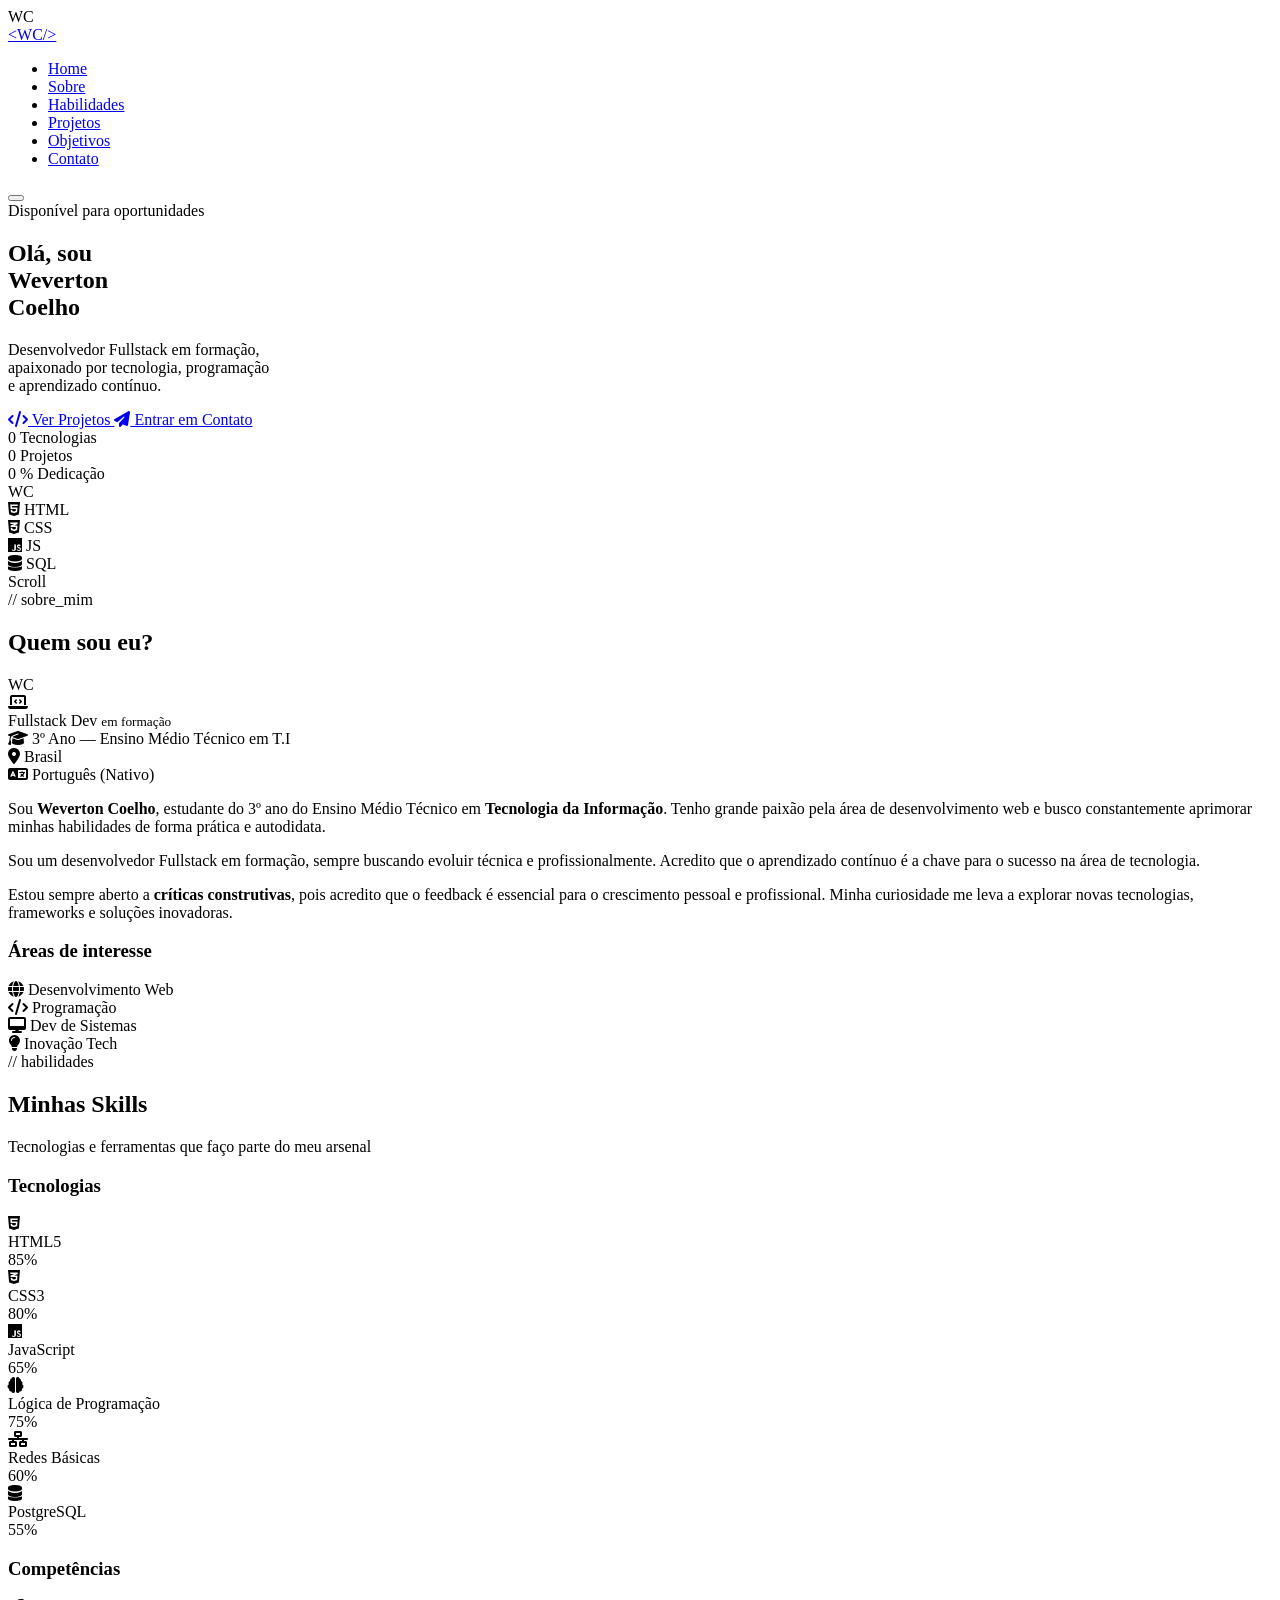
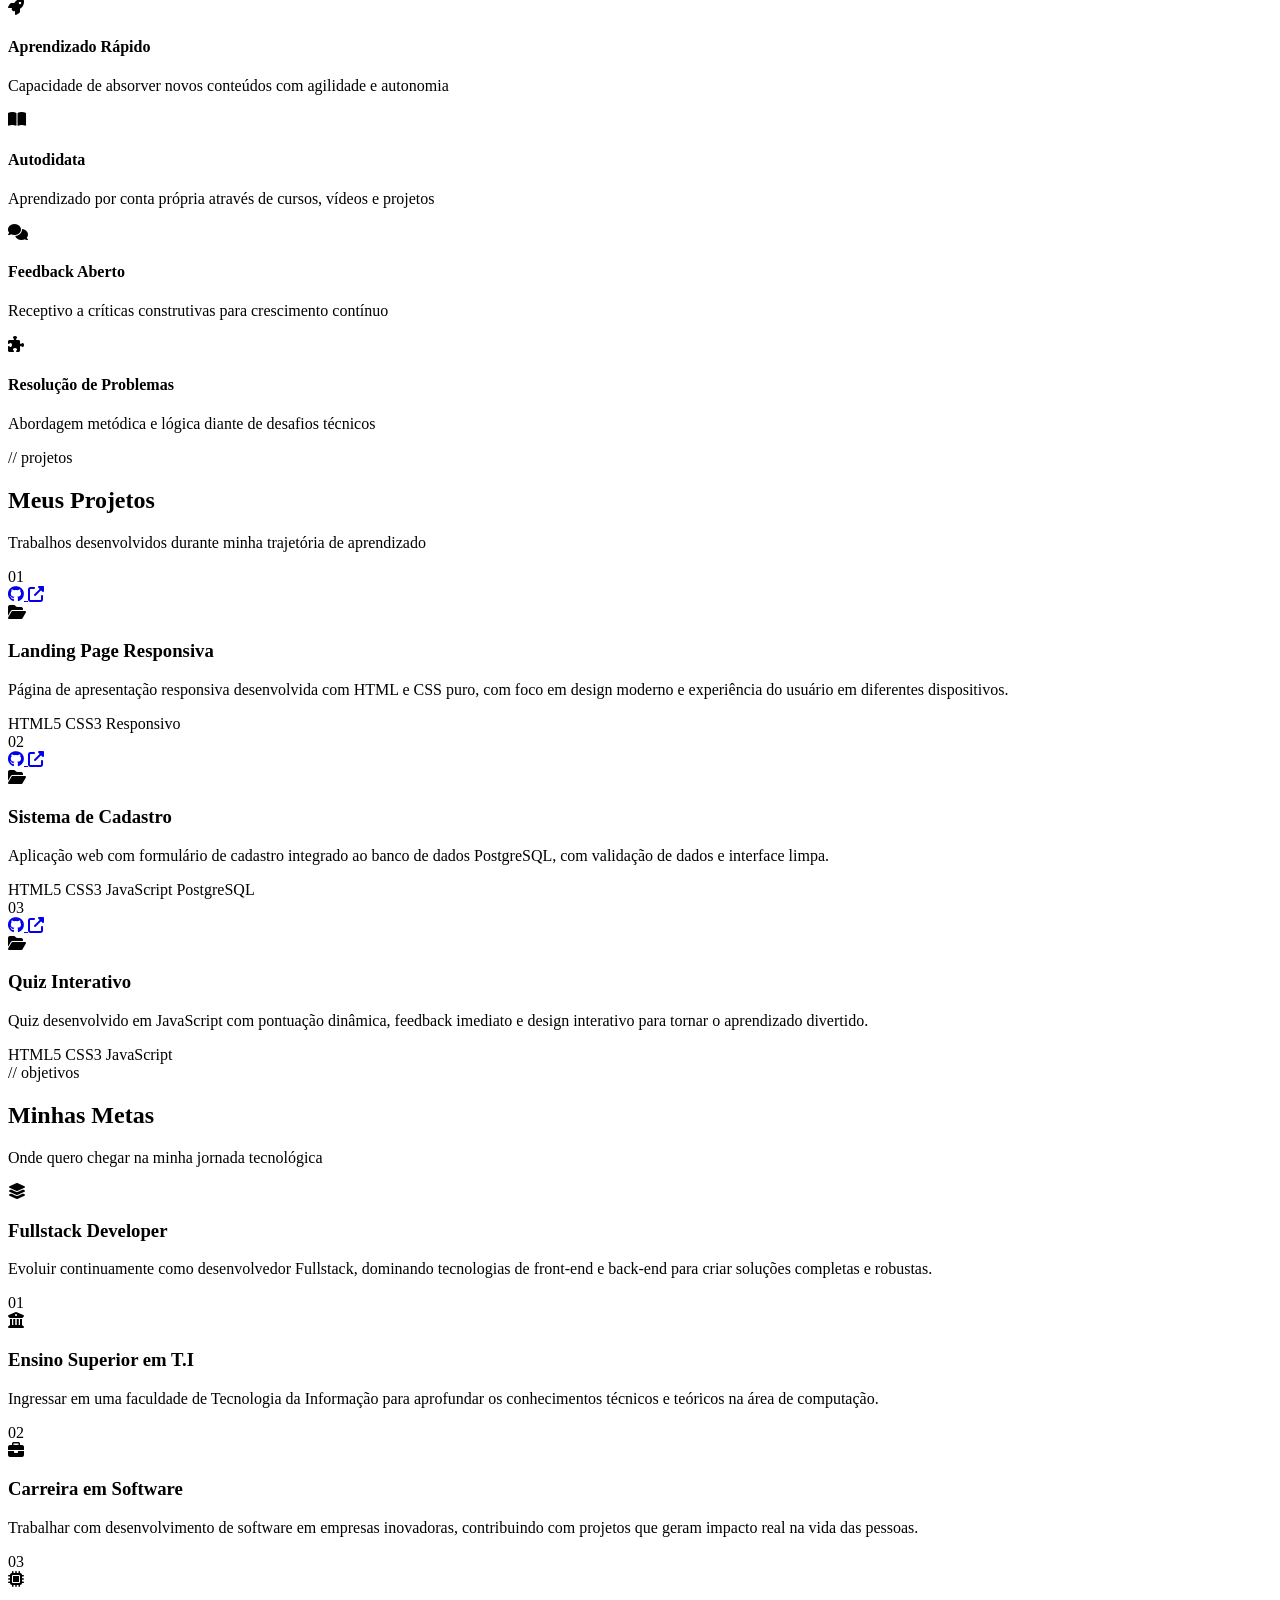
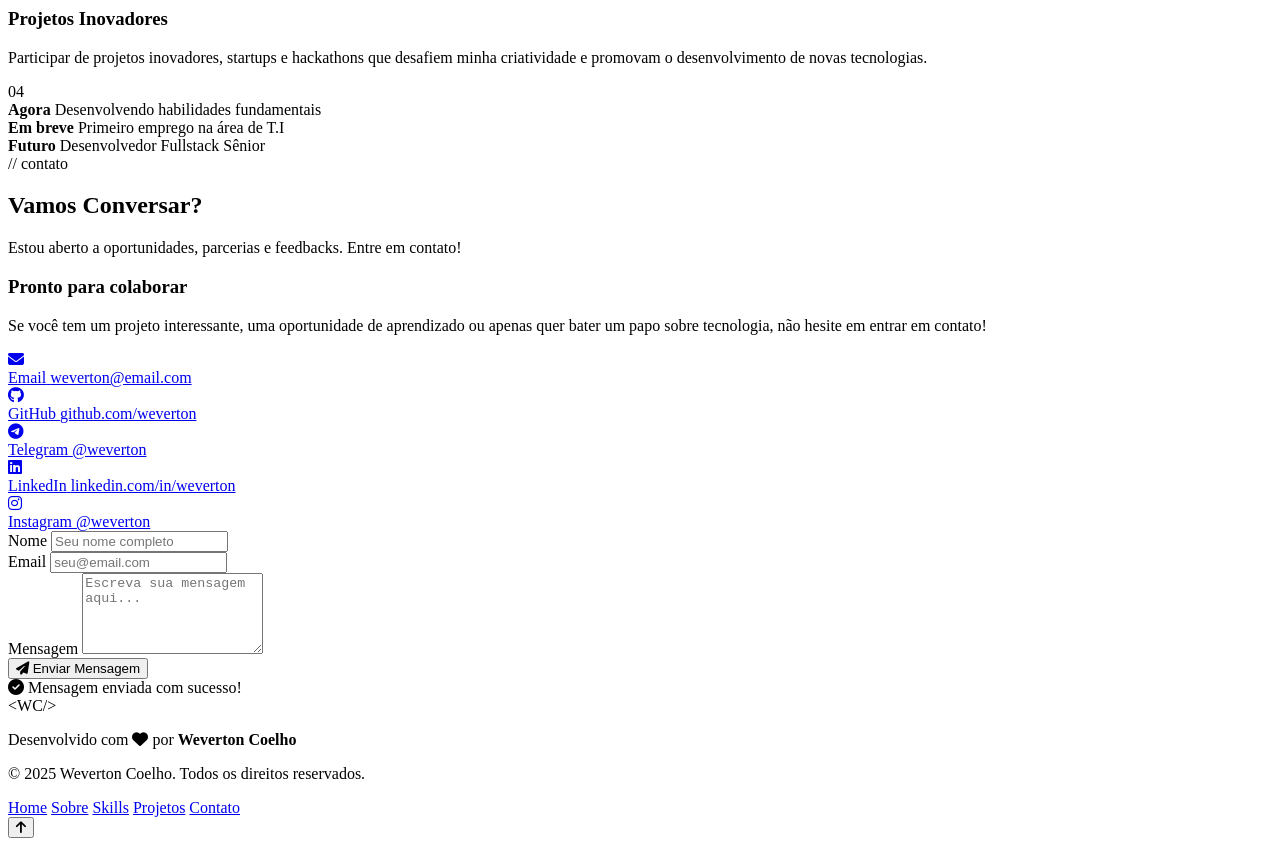
==== index.html @ 84c21b78 "Add files via upload" ====
<!DOCTYPE html>
<html lang="pt-BR">

<head>
    <meta charset="UTF-8" />
    <meta name="viewport" content="width=device-width, initial-scale=1.0" />
    <meta name="description"
        content="Portfólio de Weverton Coelho — Desenvolvedor Fullstack em formação, apaixonado por tecnologia e desenvolvimento web." />
    <meta name="keywords" content="Weverton Coelho, portfólio, desenvolvedor, fullstack, web, programação, TI" />
    <meta name="author" content="Weverton Coelho" />
    <title>Weverton Coelho | Desenvolvedor Fullstack</title>

    <!-- Google Fonts -->
    <link rel="preconnect" href="https://fonts.googleapis.com" />
    <link rel="preconnect" href="https://fonts.gstatic.com" crossorigin />
    <link
        href="https://fonts.googleapis.com/css2?family=Inter:wght@300;400;500;600;700;800;900&family=Space+Grotesk:wght@300;400;500;600;700&display=swap"
        rel="stylesheet" />

    <!-- Font Awesome -->
    <link rel="stylesheet" href="https://cdnjs.cloudflare.com/ajax/libs/font-awesome/6.5.0/css/all.min.css" />

    <!-- CSS -->
    <link rel="stylesheet" href="css/style.css" />
</head>

<body>

    <!-- ========== CURSOR PERSONALIZADO ========== -->
    <div class="cursor" id="cursor"></div>
    <div class="cursor-follower" id="cursor-follower"></div>

    <!-- ========== LOADER ========== -->
    <div class="loader" id="loader">
        <div class="loader-inner">
            <div class="loader-logo">WC</div>
            <div class="loader-bar">
                <div class="loader-fill"></div>
            </div>
        </div>
    </div>

    <!-- ========== NAVBAR ========== -->
    <nav class="navbar" id="navbar">
        <div class="nav-container">
            <a href="#home" class="nav-logo">
                <span class="logo-bracket">&lt;</span>WC<span class="logo-bracket">/&gt;</span>
            </a>
            <ul class="nav-links" id="nav-links">
                <li><a href="#home" class="nav-link active" id="nav-home">Home</a></li>
                <li><a href="#about" class="nav-link" id="nav-about">Sobre</a></li>
                <li><a href="#skills" class="nav-link" id="nav-skills">Habilidades</a></li>
                <li><a href="#projects" class="nav-link" id="nav-projects">Projetos</a></li>
                <li><a href="#goals" class="nav-link" id="nav-goals">Objetivos</a></li>
                <li><a href="#contact" class="nav-link" id="nav-contact">Contato</a></li>
            </ul>
            <button class="hamburger" id="hamburger" aria-label="Menu">
                <span></span><span></span><span></span>
            </button>
        </div>
    </nav>

    <!-- ========== HOME ========== -->
    <section class="section home-section" id="home">
        <div class="particles" id="particles"></div>
        <div class="home-container">
            <div class="home-text">
                <div class="home-badge reveal-up">
                    <span class="badge-dot"></span>
                    <span>Disponível para oportunidades</span>
                </div>
                <h1 class="home-title reveal-up">
                    Olá, sou<br />
                    <span class="gradient-text">Weverton</span><br />
                    <span class="gradient-text">Coelho</span>
                </h1>
                <p class="home-subtitle reveal-up">
                    Desenvolvedor <span class="highlight"><span id="typing-word">Fullstack</span></span> em
                    formação,<br />
                    apaixonado por tecnologia, programação<br />e aprendizado contínuo.
                </p>
                <div class="home-buttons reveal-up">
                    <a href="#projects" class="btn btn-primary" id="btn-projects">
                        <i class="fas fa-code"></i>
                        Ver Projetos
                    </a>
                    <a href="#contact" class="btn btn-outline" id="btn-contact">
                        <i class="fas fa-paper-plane"></i>
                        Entrar em Contato
                    </a>
                </div>
                <div class="home-stats reveal-up">
                    <div class="stat-item">
                        <span class="stat-number" data-target="6">0</span>
                        <span class="stat-label">Tecnologias</span>
                    </div>
                    <div class="stat-divider"></div>
                    <div class="stat-item">
                        <span class="stat-number" data-target="3">0</span>
                        <span class="stat-label">Projetos</span>
                    </div>
                    <div class="stat-divider"></div>
                    <div class="stat-item">
                        <span class="stat-number" data-target="100">0</span>
                        <span class="stat-label">% Dedicação</span>
                    </div>
                </div>
            </div>
            <div class="home-visual reveal-right">
                <div class="avatar-wrapper">
                    <div class="avatar-bg-ring ring-1"></div>
                    <div class="avatar-bg-ring ring-2"></div>
                    <div class="avatar-bg-ring ring-3"></div>
                    <div class="avatar-container">
                        <div class="avatar-inner">
                            <div class="avatar-initials">WC</div>
                        </div>
                    </div>
                    <div class="floating-badge badge-html">
                        <i class="fab fa-html5"></i> HTML
                    </div>
                    <div class="floating-badge badge-css">
                        <i class="fab fa-css3-alt"></i> CSS
                    </div>
                    <div class="floating-badge badge-js">
                        <i class="fab fa-js"></i> JS
                    </div>
                    <div class="floating-badge badge-db">
                        <i class="fas fa-database"></i> SQL
                    </div>
                </div>
            </div>
        </div>
        <div class="scroll-indicator">
            <span>Scroll</span>
            <div class="scroll-line"></div>
        </div>
    </section>

    <!-- ========== SOBRE MIM ========== -->
    <section class="section about-section" id="about">
        <div class="container">
            <div class="section-header">
                <span class="section-tag reveal-up">// sobre_mim</span>
                <h2 class="section-title reveal-up">Quem sou <span class="gradient-text">eu?</span></h2>
            </div>
            <div class="about-grid">
                <div class="about-card-visual reveal-left">
                    <div class="about-image-wrap">
                        <div class="about-avatar">
                            <div class="about-initials">WC</div>
                        </div>
                        <div class="about-badge-card">
                            <i class="fas fa-laptop-code"></i>
                            <div>
                                <span>Fullstack Dev</span>
                                <small>em formação</small>
                            </div>
                        </div>
                    </div>
                    <div class="about-info-box">
                        <div class="info-item">
                            <i class="fas fa-graduation-cap"></i>
                            <span>3º Ano — Ensino Médio Técnico em T.I</span>
                        </div>
                        <div class="info-item">
                            <i class="fas fa-map-marker-alt"></i>
                            <span>Brasil</span>
                        </div>
                        <div class="info-item">
                            <i class="fas fa-language"></i>
                            <span>Português (Nativo)</span>
                        </div>
                    </div>
                </div>
                <div class="about-text-wrap reveal-right">
                    <div class="about-text-content">
                        <p class="about-paragraph">
                            Sou <strong>Weverton Coelho</strong>, estudante do 3º ano do Ensino Médio Técnico em
                            <strong>Tecnologia da Informação</strong>. Tenho grande paixão pela área de
                            <span class="highlight">desenvolvimento web</span> e busco constantemente aprimorar minhas
                            habilidades de forma prática e autodidata.
                        </p>
                        <p class="about-paragraph">
                            Sou um desenvolvedor <span class="highlight">Fullstack em formação</span>, sempre buscando
                            evoluir técnica
                            e profissionalmente. Acredito que o aprendizado contínuo é a chave para o sucesso na área de
                            tecnologia.
                        </p>
                        <p class="about-paragraph">
                            Estou sempre aberto a <strong>críticas construtivas</strong>, pois acredito que o feedback
                            é essencial para o crescimento pessoal e profissional. Minha curiosidade me leva a explorar
                            novas tecnologias, frameworks e soluções inovadoras.
                        </p>
                        <div class="about-interests">
                            <h3>Áreas de interesse</h3>
                            <div class="interests-grid">
                                <div class="interest-item">
                                    <i class="fas fa-globe"></i>
                                    <span>Desenvolvimento Web</span>
                                </div>
                                <div class="interest-item">
                                    <i class="fas fa-code"></i>
                                    <span>Programação</span>
                                </div>
                                <div class="interest-item">
                                    <i class="fas fa-desktop"></i>
                                    <span>Dev de Sistemas</span>
                                </div>
                                <div class="interest-item">
                                    <i class="fas fa-lightbulb"></i>
                                    <span>Inovação Tech</span>
                                </div>
                            </div>
                        </div>
                    </div>
                </div>
            </div>
        </div>
    </section>

    <!-- ========== HABILIDADES ========== -->
    <section class="section skills-section" id="skills">
        <div class="container">
            <div class="section-header">
                <span class="section-tag reveal-up">// habilidades</span>
                <h2 class="section-title reveal-up">Minhas <span class="gradient-text">Skills</span></h2>
                <p class="section-subtitle reveal-up">Tecnologias e ferramentas que faço parte do meu arsenal</p>
            </div>
            <div class="skills-layout">
                <div class="skills-bars reveal-left">
                    <h3 class="skills-group-title">Tecnologias</h3>
                    <div class="skill-item" id="skill-html">
                        <div class="skill-header">
                            <div class="skill-icon-name">
                                <div class="skill-icon" style="--color: #E34F26;"><i class="fab fa-html5"></i></div>
                                <span>HTML5</span>
                            </div>
                            <span class="skill-percent">85%</span>
                        </div>
                        <div class="skill-bar">
                            <div class="skill-fill" data-width="85" style="--color: #E34F26;"></div>
                        </div>
                    </div>
                    <div class="skill-item" id="skill-css">
                        <div class="skill-header">
                            <div class="skill-icon-name">
                                <div class="skill-icon" style="--color: #1572B6;"><i class="fab fa-css3-alt"></i></div>
                                <span>CSS3</span>
                            </div>
                            <span class="skill-percent">80%</span>
                        </div>
                        <div class="skill-bar">
                            <div class="skill-fill" data-width="80" style="--color: #1572B6;"></div>
                        </div>
                    </div>
                    <div class="skill-item" id="skill-js">
                        <div class="skill-header">
                            <div class="skill-icon-name">
                                <div class="skill-icon" style="--color: #F7DF1E;"><i class="fab fa-js"></i></div>
                                <span>JavaScript</span>
                            </div>
                            <span class="skill-percent">65%</span>
                        </div>
                        <div class="skill-bar">
                            <div class="skill-fill" data-width="65" style="--color: #F0DB4F;"></div>
                        </div>
                    </div>
                    <div class="skill-item" id="skill-logic">
                        <div class="skill-header">
                            <div class="skill-icon-name">
                                <div class="skill-icon" style="--color: #a855f7;"><i class="fas fa-brain"></i></div>
                                <span>Lógica de Programação</span>
                            </div>
                            <span class="skill-percent">75%</span>
                        </div>
                        <div class="skill-bar">
                            <div class="skill-fill" data-width="75" style="--color: #a855f7;"></div>
                        </div>
                    </div>
                    <div class="skill-item" id="skill-network">
                        <div class="skill-header">
                            <div class="skill-icon-name">
                                <div class="skill-icon" style="--color: #22d3ee;"><i class="fas fa-network-wired"></i>
                                </div>
                                <span>Redes Básicas</span>
                            </div>
                            <span class="skill-percent">60%</span>
                        </div>
                        <div class="skill-bar">
                            <div class="skill-fill" data-width="60" style="--color: #22d3ee;"></div>
                        </div>
                    </div>
                    <div class="skill-item" id="skill-sql">
                        <div class="skill-header">
                            <div class="skill-icon-name">
                                <div class="skill-icon" style="--color: #336791;"><i class="fas fa-database"></i></div>
                                <span>PostgreSQL</span>
                            </div>
                            <span class="skill-percent">55%</span>
                        </div>
                        <div class="skill-bar">
                            <div class="skill-fill" data-width="55" style="--color: #336791;"></div>
                        </div>
                    </div>
                </div>
                <div class="skills-cards reveal-right">
                    <h3 class="skills-group-title">Competências</h3>
                    <div class="competence-grid">
                        <div class="competence-card">
                            <div class="competence-icon"><i class="fas fa-rocket"></i></div>
                            <h4>Aprendizado Rápido</h4>
                            <p>Capacidade de absorver novos conteúdos com agilidade e autonomia</p>
                        </div>
                        <div class="competence-card">
                            <div class="competence-icon"><i class="fas fa-book-open"></i></div>
                            <h4>Autodidata</h4>
                            <p>Aprendizado por conta própria através de cursos, vídeos e projetos</p>
                        </div>
                        <div class="competence-card">
                            <div class="competence-icon"><i class="fas fa-comments"></i></div>
                            <h4>Feedback Aberto</h4>
                            <p>Receptivo a críticas construtivas para crescimento contínuo</p>
                        </div>
                        <div class="competence-card">
                            <div class="competence-icon"><i class="fas fa-puzzle-piece"></i></div>
                            <h4>Resolução de Problemas</h4>
                            <p>Abordagem metódica e lógica diante de desafios técnicos</p>
                        </div>
                    </div>
                </div>
            </div>
        </div>
    </section>

    <!-- ========== PROJETOS ========== -->
    <section class="section projects-section" id="projects">
        <div class="container">
            <div class="section-header">
                <span class="section-tag reveal-up">// projetos</span>
                <h2 class="section-title reveal-up">Meus <span class="gradient-text">Projetos</span></h2>
                <p class="section-subtitle reveal-up">Trabalhos desenvolvidos durante minha trajetória de aprendizado
                </p>
            </div>
            <div class="projects-grid">

                <div class="project-card reveal-up" id="project-1">
                    <div class="project-card-top">
                        <div class="project-number">01</div>
                        <div class="project-links">
                            <a href="#" class="project-link-icon" title="Ver Repositório"
                                aria-label="Repositório GitHub">
                                <i class="fab fa-github"></i>
                            </a>
                            <a href="#" class="project-link-icon" title="Ver Demo" aria-label="Demo ao vivo">
                                <i class="fas fa-external-link-alt"></i>
                            </a>
                        </div>
                    </div>
                    <div class="project-folder"><i class="fas fa-folder-open"></i></div>
                    <h3 class="project-title">Landing Page Responsiva</h3>
                    <p class="project-desc">
                        Página de apresentação responsiva desenvolvida com HTML e CSS puro,
                        com foco em design moderno e experiência do usuário em diferentes dispositivos.
                    </p>
                    <div class="project-tags">
                        <span class="tag">HTML5</span>
                        <span class="tag">CSS3</span>
                        <span class="tag">Responsivo</span>
                    </div>
                </div>

                <div class="project-card reveal-up" id="project-2" style="animation-delay: .1s;">
                    <div class="project-card-top">
                        <div class="project-number">02</div>
                        <div class="project-links">
                            <a href="#" class="project-link-icon" title="Ver Repositório"
                                aria-label="Repositório GitHub">
                                <i class="fab fa-github"></i>
                            </a>
                            <a href="#" class="project-link-icon" title="Ver Demo" aria-label="Demo ao vivo">
                                <i class="fas fa-external-link-alt"></i>
                            </a>
                        </div>
                    </div>
                    <div class="project-folder"><i class="fas fa-folder-open"></i></div>
                    <h3 class="project-title">Sistema de Cadastro</h3>
                    <p class="project-desc">
                        Aplicação web com formulário de cadastro integrado ao banco de dados PostgreSQL,
                        com validação de dados e interface limpa.
                    </p>
                    <div class="project-tags">
                        <span class="tag">HTML5</span>
                        <span class="tag">CSS3</span>
                        <span class="tag">JavaScript</span>
                        <span class="tag">PostgreSQL</span>
                    </div>
                </div>

                <div class="project-card reveal-up" id="project-3" style="animation-delay: .2s;">
                    <div class="project-card-top">
                        <div class="project-number">03</div>
                        <div class="project-links">
                            <a href="#" class="project-link-icon" title="Ver Repositório"
                                aria-label="Repositório GitHub">
                                <i class="fab fa-github"></i>
                            </a>
                            <a href="#" class="project-link-icon" title="Ver Demo" aria-label="Demo ao vivo">
                                <i class="fas fa-external-link-alt"></i>
                            </a>
                        </div>
                    </div>
                    <div class="project-folder"><i class="fas fa-folder-open"></i></div>
                    <h3 class="project-title">Quiz Interativo</h3>
                    <p class="project-desc">
                        Quiz desenvolvido em JavaScript com pontuação dinâmica,
                        feedback imediato e design interativo para tornar o aprendizado divertido.
                    </p>
                    <div class="project-tags">
                        <span class="tag">HTML5</span>
                        <span class="tag">CSS3</span>
                        <span class="tag">JavaScript</span>
                    </div>
                </div>

            </div>
        </div>
    </section>

    <!-- ========== OBJETIVOS ========== -->
    <section class="section goals-section" id="goals">
        <div class="container">
            <div class="section-header">
                <span class="section-tag reveal-up">// objetivos</span>
                <h2 class="section-title reveal-up">Minhas <span class="gradient-text">Metas</span></h2>
                <p class="section-subtitle reveal-up">Onde quero chegar na minha jornada tecnológica</p>
            </div>
            <div class="goals-grid">
                <div class="goal-card reveal-up" id="goal-1">
                    <div class="goal-icon">
                        <i class="fas fa-layer-group"></i>
                    </div>
                    <div class="goal-content">
                        <h3>Fullstack Developer</h3>
                        <p>Evoluir continuamente como desenvolvedor Fullstack, dominando tecnologias de front-end e
                            back-end para criar soluções completas e robustas.</p>
                    </div>
                    <div class="goal-number">01</div>
                </div>
                <div class="goal-card reveal-up" id="goal-2" style="animation-delay:.1s;">
                    <div class="goal-icon">
                        <i class="fas fa-university"></i>
                    </div>
                    <div class="goal-content">
                        <h3>Ensino Superior em T.I</h3>
                        <p>Ingressar em uma faculdade de Tecnologia da Informação para aprofundar os conhecimentos
                            técnicos e teóricos na área de computação.</p>
                    </div>
                    <div class="goal-number">02</div>
                </div>
                <div class="goal-card reveal-up" id="goal-3" style="animation-delay:.2s;">
                    <div class="goal-icon">
                        <i class="fas fa-briefcase"></i>
                    </div>
                    <div class="goal-content">
                        <h3>Carreira em Software</h3>
                        <p>Trabalhar com desenvolvimento de software em empresas inovadoras, contribuindo com projetos
                            que geram impacto real na vida das pessoas.</p>
                    </div>
                    <div class="goal-number">03</div>
                </div>
                <div class="goal-card reveal-up" id="goal-4" style="animation-delay:.3s;">
                    <div class="goal-icon">
                        <i class="fas fa-microchip"></i>
                    </div>
                    <div class="goal-content">
                        <h3>Projetos Inovadores</h3>
                        <p>Participar de projetos inovadores, startups e hackathons que desafiem minha criatividade e
                            promovam o desenvolvimento de novas tecnologias.</p>
                    </div>
                    <div class="goal-number">04</div>
                </div>
            </div>
            <div class="goals-timeline reveal-up">
                <div class="timeline-item">
                    <div class="timeline-dot"></div>
                    <div class="timeline-text">
                        <strong>Agora</strong>
                        <span>Desenvolvendo habilidades fundamentais</span>
                    </div>
                </div>
                <div class="timeline-line"></div>
                <div class="timeline-item">
                    <div class="timeline-dot"></div>
                    <div class="timeline-text">
                        <strong>Em breve</strong>
                        <span>Primeiro emprego na área de T.I</span>
                    </div>
                </div>
                <div class="timeline-line"></div>
                <div class="timeline-item">
                    <div class="timeline-dot"></div>
                    <div class="timeline-text">
                        <strong>Futuro</strong>
                        <span>Desenvolvedor Fullstack Sênior</span>
                    </div>
                </div>
            </div>
        </div>
    </section>

    <!-- ========== CONTATO ========== -->
    <section class="section contact-section" id="contact">
        <div class="container">
            <div class="section-header">
                <span class="section-tag reveal-up">// contato</span>
                <h2 class="section-title reveal-up">Vamos <span class="gradient-text">Conversar?</span></h2>
                <p class="section-subtitle reveal-up">Estou aberto a oportunidades, parcerias e feedbacks. Entre em
                    contato!</p>
            </div>
            <div class="contact-layout">
                <div class="contact-info reveal-left">
                    <div class="contact-text">
                        <h3>Pronto para colaborar</h3>
                        <p>Se você tem um projeto interessante, uma oportunidade de aprendizado ou apenas quer bater um
                            papo sobre tecnologia, não hesite em entrar em contato!</p>
                    </div>
                    <div class="contact-socials">
                        <a href="mailto:weverton@email.com" class="social-pill" id="social-email" title="Email">
                            <div class="social-icon-wrap">
                                <i class="fas fa-envelope"></i>
                            </div>
                            <div class="social-info">
                                <span class="social-name">Email</span>
                                <span class="social-handle">weverton@email.com</span>
                            </div>
                        </a>
                        <a href="https://github.com/" target="_blank" rel="noopener" class="social-pill"
                            id="social-github" title="GitHub">
                            <div class="social-icon-wrap">
                                <i class="fab fa-github"></i>
                            </div>
                            <div class="social-info">
                                <span class="social-name">GitHub</span>
                                <span class="social-handle">github.com/weverton</span>
                            </div>
                        </a>
                        <a href="https://t.me/" target="_blank" rel="noopener" class="social-pill" id="social-telegram"
                            title="Telegram">
                            <div class="social-icon-wrap">
                                <i class="fab fa-telegram"></i>
                            </div>
                            <div class="social-info">
                                <span class="social-name">Telegram</span>
                                <span class="social-handle">@weverton</span>
                            </div>
                        </a>
                        <a href="https://linkedin.com/" target="_blank" rel="noopener" class="social-pill"
                            id="social-linkedin" title="LinkedIn">
                            <div class="social-icon-wrap">
                                <i class="fab fa-linkedin"></i>
                            </div>
                            <div class="social-info">
                                <span class="social-name">LinkedIn</span>
                                <span class="social-handle">linkedin.com/in/weverton</span>
                            </div>
                        </a>
                        <a href="https://instagram.com/" target="_blank" rel="noopener" class="social-pill"
                            id="social-instagram" title="Instagram">
                            <div class="social-icon-wrap">
                                <i class="fab fa-instagram"></i>
                            </div>
                            <div class="social-info">
                                <span class="social-name">Instagram</span>
                                <span class="social-handle">@weverton</span>
                            </div>
                        </a>
                    </div>
                </div>
                <div class="contact-form-wrap reveal-right">
                    <form class="contact-form" id="contact-form" novalidate>
                        <div class="form-group">
                            <label for="contact-name">Nome</label>
                            <input type="text" id="contact-name" name="name" placeholder="Seu nome completo" required />
                        </div>
                        <div class="form-group">
                            <label for="contact-email-input">Email</label>
                            <input type="email" id="contact-email-input" name="email" placeholder="seu@email.com"
                                required />
                        </div>
                        <div class="form-group">
                            <label for="contact-message">Mensagem</label>
                            <textarea id="contact-message" name="message" rows="5"
                                placeholder="Escreva sua mensagem aqui..." required></textarea>
                        </div>
                        <button type="submit" class="btn btn-primary btn-full" id="btn-send">
                            <i class="fas fa-paper-plane"></i>
                            Enviar Mensagem
                        </button>
                        <div class="form-success" id="form-success">
                            <i class="fas fa-check-circle"></i>
                            Mensagem enviada com sucesso!
                        </div>
                    </form>
                </div>
            </div>
        </div>
    </section>

    <!-- ========== FOOTER ========== -->
    <footer class="footer" id="footer">
        <div class="footer-container">
            <div class="footer-logo">
                <span class="logo-bracket">&lt;</span>WC<span class="logo-bracket">/&gt;</span>
            </div>
            <p class="footer-text">
                Desenvolvido com <i class="fas fa-heart footer-heart"></i> por <strong>Weverton Coelho</strong>
            </p>
            <p class="footer-copy">© 2025 Weverton Coelho. Todos os direitos reservados.</p>
            <div class="footer-nav">
                <a href="#home">Home</a>
                <a href="#about">Sobre</a>
                <a href="#skills">Skills</a>
                <a href="#projects">Projetos</a>
                <a href="#contact">Contato</a>
            </div>
        </div>
    </footer>

    <!-- ========== BACK TO TOP ========== -->
    <button class="back-to-top" id="back-to-top" aria-label="Voltar ao topo">
        <i class="fas fa-arrow-up"></i>
    </button>

    <!-- JS -->
    <script src="js/main.js"></script>
</body>

</html>
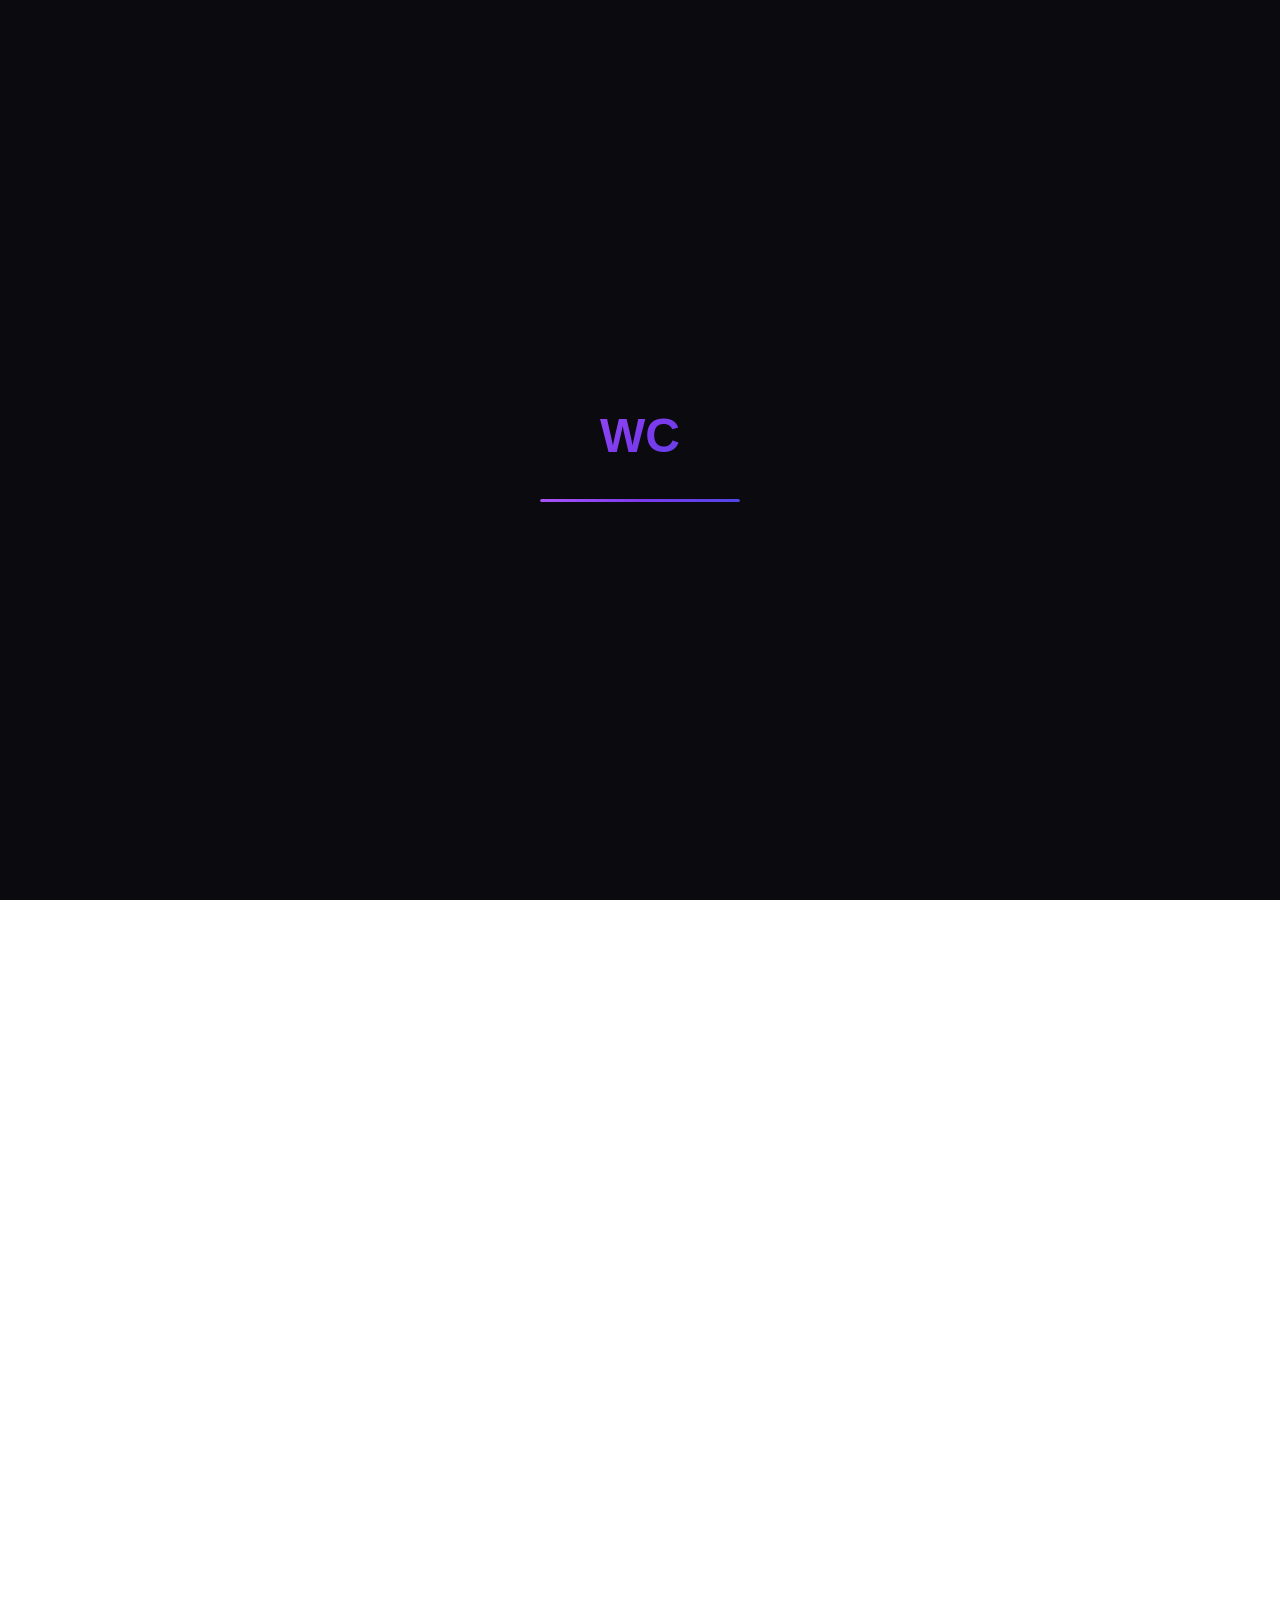
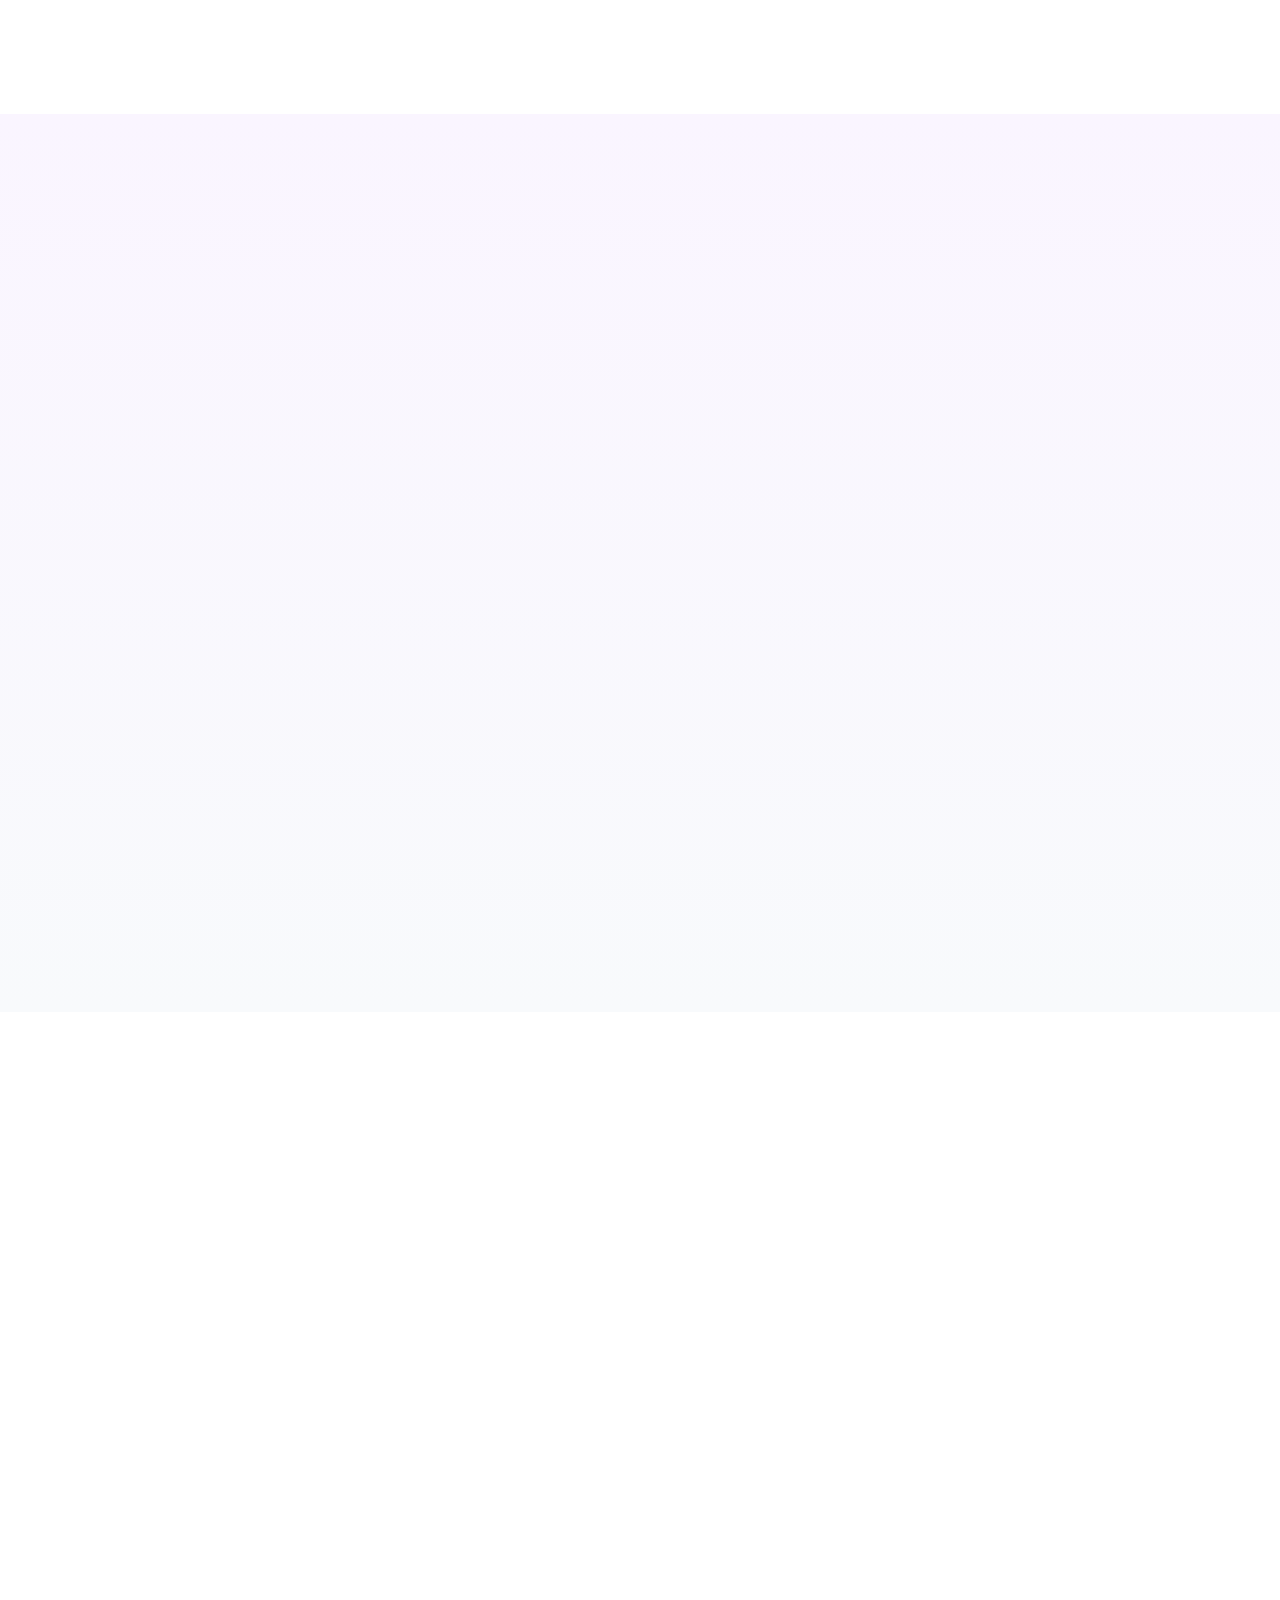
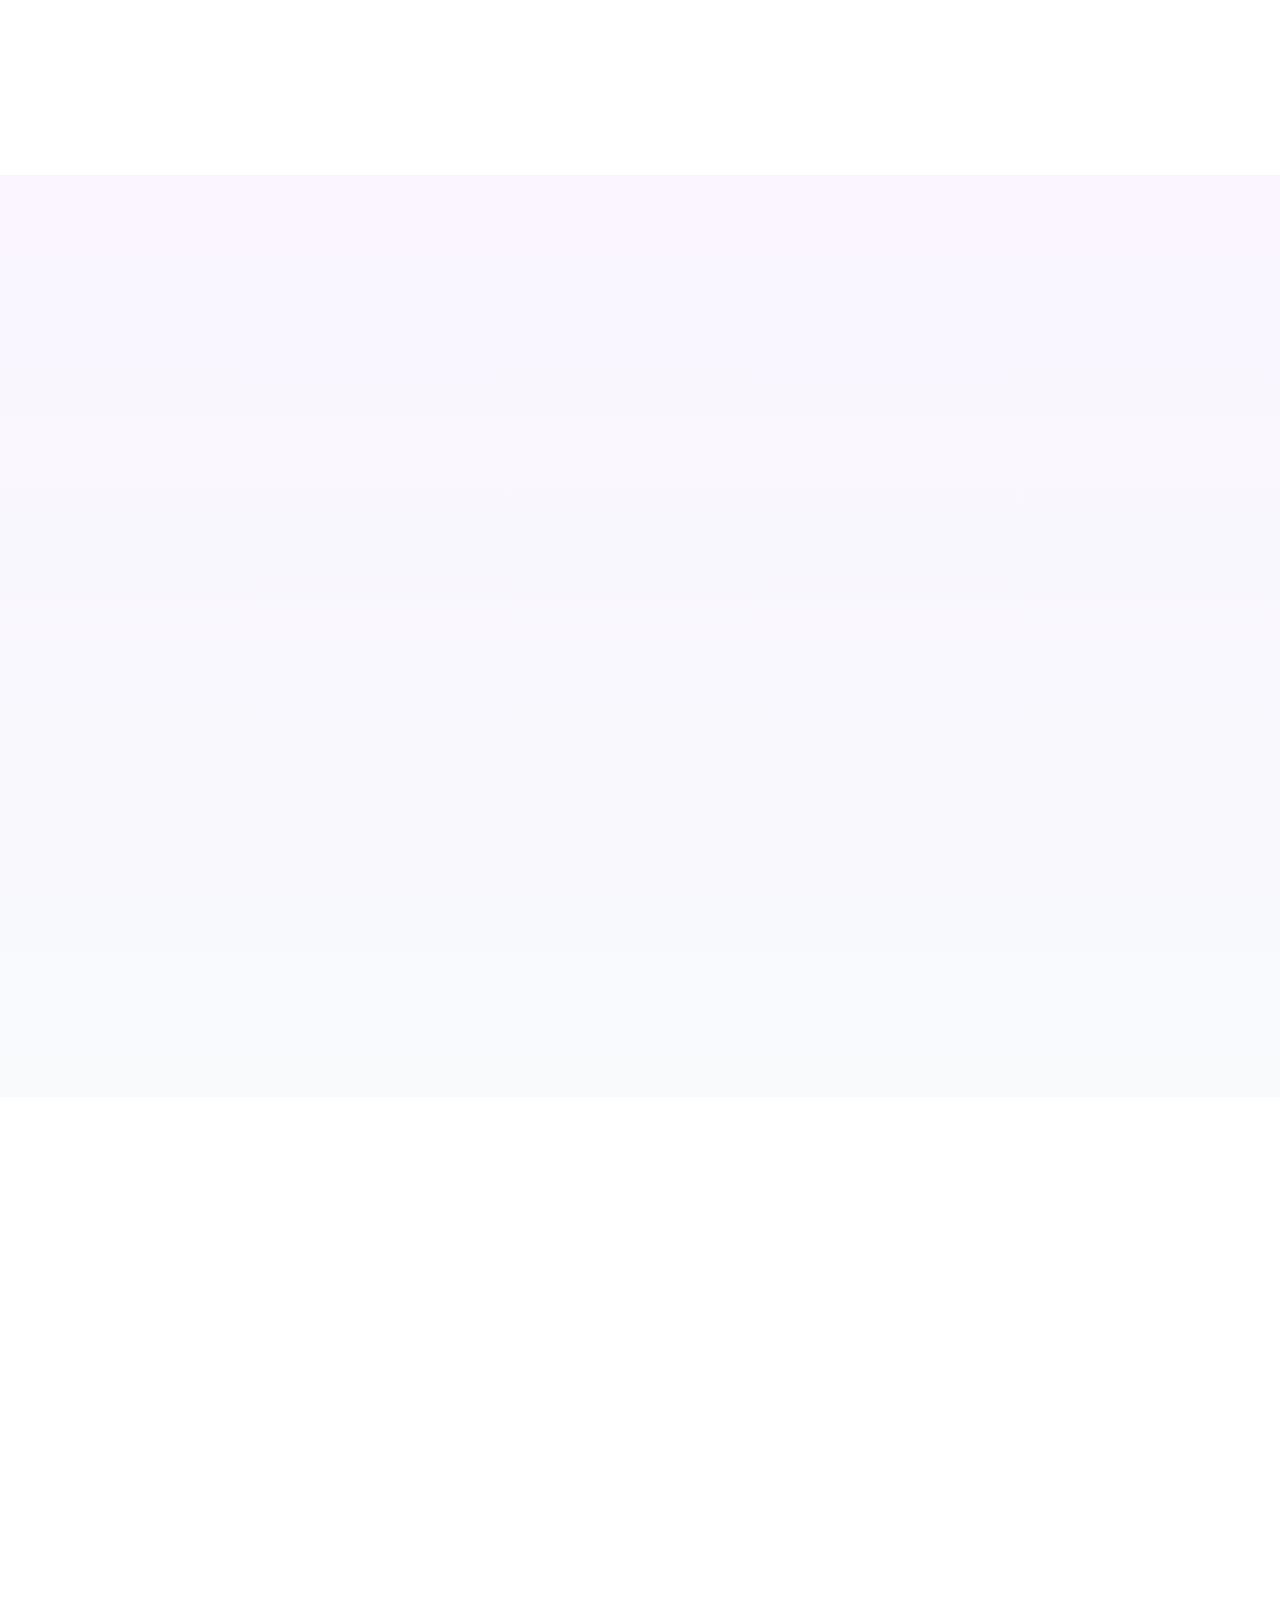
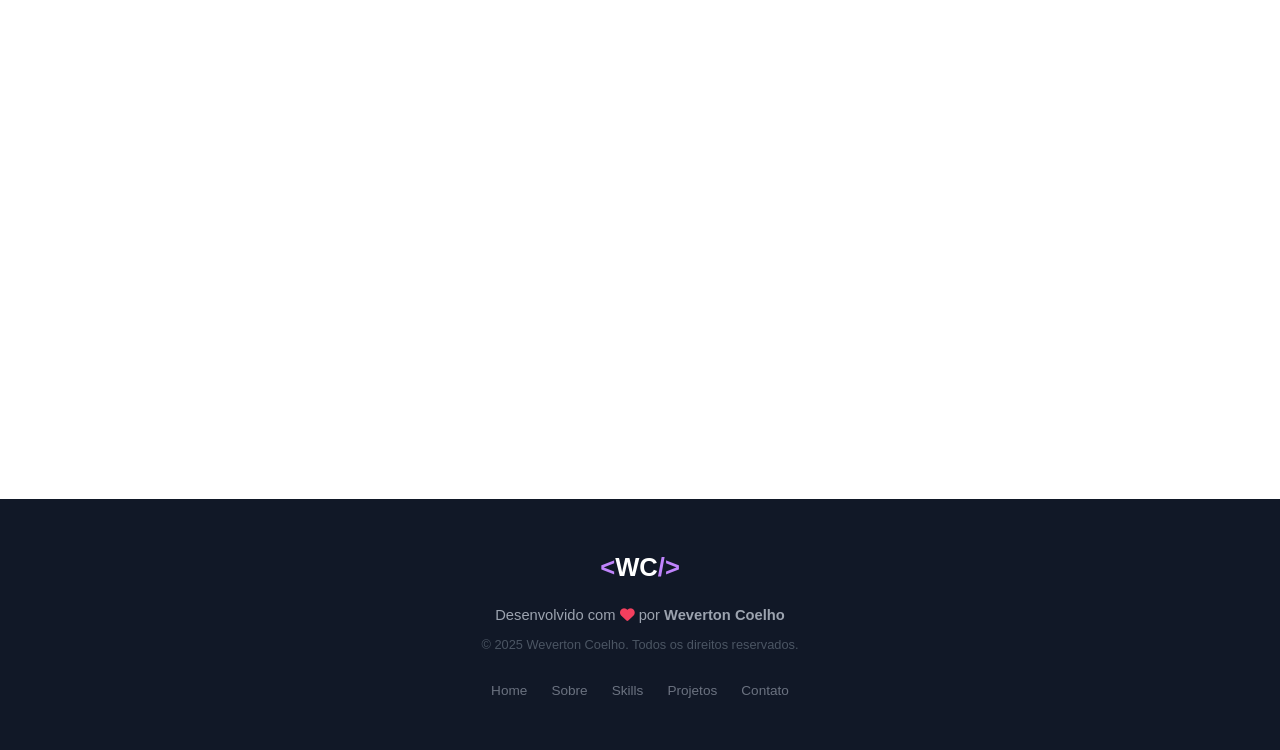
==== commit 3501452d: "Atualizando tag style linkar com css" ====
--- a/index.html
+++ b/index.html
@@ -21,7 +21,7 @@
     <link rel="stylesheet" href="https://cdnjs.cloudflare.com/ajax/libs/font-awesome/6.5.0/css/all.min.css" />
 
     <!-- CSS -->
-    <link rel="stylesheet" href="css/style.css" />
+    <link rel="stylesheet" href="style.css" />
 </head>
 
 <body>
@@ -636,4 +636,5 @@
     <script src="js/main.js"></script>
 </body>
 
-</html>+
+</html>
--- a/style.css
+++ b/style.css
@@ -0,0 +1,903 @@
+/* ================================================
+   WEVERTON COELHO — PORTFOLIO
+   CSS Principal — Design Moderno & Profissional
+   ================================================ */
+
+/* ---- VARIAVEIS ---- */
+:root {
+  --purple-50: #faf5ff;
+  --purple-100: #f3e8ff;
+  --purple-200: #e9d5ff;
+  --purple-300: #d8b4fe;
+  --purple-400: #c084fc;
+  --purple-500: #a855f7;
+  --purple-600: #9333ea;
+  --purple-700: #7e22ce;
+  --purple-800: #6b21a8;
+  --purple-900: #581c87;
+
+  --white: #ffffff;
+  --gray-50:  #f9fafb;
+  --gray-100: #f3f4f6;
+  --gray-200: #e5e7eb;
+  --gray-300: #d1d5db;
+  --gray-400: #9ca3af;
+  --gray-500: #6b7280;
+  --gray-600: #4b5563;
+  --gray-700: #374151;
+  --gray-800: #1f2937;
+  --gray-900: #111827;
+  --black: #0a0a0f;
+
+  --gradient-main: linear-gradient(135deg, #a855f7 0%, #7c3aed 50%, #4f46e5 100%);
+  --gradient-soft: linear-gradient(135deg, #f3e8ff 0%, #ede9fe 100%);
+  --gradient-dark: linear-gradient(135deg, #1e1b4b 0%, #312e81 50%, #4c1d95 100%);
+  --gradient-card: linear-gradient(135deg, rgba(168,85,247,0.08) 0%, rgba(124,58,237,0.04) 100%);
+
+  --shadow-sm:  0 1px 2px rgba(0,0,0,.06);
+  --shadow-md:  0 4px 16px rgba(168,85,247,.14);
+  --shadow-lg:  0 16px 40px rgba(168,85,247,.20);
+  --shadow-xl:  0 32px 64px rgba(0,0,0,.15);
+
+  --radius-sm: 8px;
+  --radius-md: 12px;
+  --radius-lg: 20px;
+  --radius-xl: 28px;
+  --radius-full: 9999px;
+
+  --font-main: 'Inter', sans-serif;
+  --font-display: 'Space Grotesk', sans-serif;
+
+  --transition: .3s cubic-bezier(.4,0,.2,1);
+  --transition-slow: .6s cubic-bezier(.4,0,.2,1);
+
+  --nav-h: 72px;
+}
+
+/* ---- RESET ---- */
+*, *::before, *::after { margin: 0; padding: 0; box-sizing: border-box; }
+html { scroll-behavior: smooth; font-size: 16px; }
+body {
+  font-family: var(--font-main);
+  background-color: var(--white);
+  color: var(--gray-800);
+  overflow-x: hidden;
+  line-height: 1.6;
+}
+a { text-decoration: none; color: inherit; }
+ul { list-style: none; }
+img { max-width: 100%; display: block; }
+button { cursor: pointer; border: none; background: none; font-family: inherit; }
+
+/* ---- SCROLLBAR ---- */
+::-webkit-scrollbar { width: 6px; }
+::-webkit-scrollbar-track { background: var(--gray-100); }
+::-webkit-scrollbar-thumb { background: var(--purple-400); border-radius: var(--radius-full); }
+
+/* ---- SELEÇÃO ---- */
+::selection { background: var(--purple-200); color: var(--purple-800); }
+
+/* ---- CURSOR PERSONALIZADO ---- */
+.cursor {
+  width: 10px; height: 10px;
+  background: var(--purple-500);
+  border-radius: 50%;
+  position: fixed; top: 0; left: 0;
+  pointer-events: none; z-index: 9999;
+  transform: translate(-50%, -50%);
+  transition: transform .1s ease, background .3s;
+}
+.cursor-follower {
+  width: 36px; height: 36px;
+  border: 2px solid var(--purple-400);
+  border-radius: 50%;
+  position: fixed; top: 0; left: 0;
+  pointer-events: none; z-index: 9998;
+  transform: translate(-50%, -50%);
+  transition: transform .25s ease, opacity .3s;
+  opacity: .6;
+}
+body:hover .cursor-follower { opacity: .6; }
+
+/* ---- LOADER ---- */
+.loader {
+  position: fixed; inset: 0;
+  background: var(--black);
+  display: flex; align-items: center; justify-content: center;
+  z-index: 99999;
+  transition: opacity .5s ease, visibility .5s ease;
+}
+.loader.hidden { opacity: 0; visibility: hidden; }
+.loader-inner { text-align: center; }
+.loader-logo {
+  font-family: var(--font-display);
+  font-size: 3rem; font-weight: 800;
+  background: var(--gradient-main); -webkit-background-clip: text;
+  -webkit-text-fill-color: transparent; background-clip: text;
+  margin-bottom: 24px;
+  animation: pulse-scale 1s infinite alternate;
+}
+@keyframes pulse-scale { from { transform: scale(1); } to { transform: scale(1.05); } }
+.loader-bar {
+  width: 200px; height: 3px;
+  background: rgba(255,255,255,.1);
+  border-radius: var(--radius-full);
+  overflow: hidden;
+}
+.loader-fill {
+  height: 100%;
+  background: var(--gradient-main);
+  border-radius: var(--radius-full);
+  animation: loader-anim 1.8s ease-in-out forwards;
+}
+@keyframes loader-anim {
+  from { width: 0%; }
+  to   { width: 100%; }
+}
+
+/* ---- NAVBAR ---- */
+.navbar {
+  position: fixed; top: 0; left: 0; right: 0;
+  height: var(--nav-h);
+  z-index: 1000;
+  transition: background var(--transition), box-shadow var(--transition);
+  background: transparent;
+}
+.navbar.scrolled {
+  background: rgba(255,255,255,.92);
+  backdrop-filter: blur(16px);
+  -webkit-backdrop-filter: blur(16px);
+  box-shadow: 0 1px 24px rgba(168,85,247,.12);
+}
+.nav-container {
+  max-width: 1200px; margin: 0 auto;
+  padding: 0 24px;
+  height: 100%;
+  display: flex; align-items: center; justify-content: space-between;
+}
+.nav-logo {
+  font-family: var(--font-display);
+  font-size: 1.4rem; font-weight: 800;
+  color: var(--purple-600);
+  letter-spacing: -.5px;
+}
+.logo-bracket { color: var(--purple-400); }
+.nav-links {
+  display: flex; align-items: center; gap: 4px;
+}
+.nav-link {
+  padding: 6px 14px;
+  border-radius: var(--radius-full);
+  font-size: .9rem; font-weight: 500;
+  color: var(--gray-600);
+  transition: color var(--transition), background var(--transition);
+  position: relative;
+}
+.nav-link:hover,
+.nav-link.active {
+  color: var(--purple-600);
+  background: var(--purple-50);
+}
+.hamburger {
+  display: none;
+  flex-direction: column; gap: 5px;
+  width: 30px;
+}
+.hamburger span {
+  display: block; height: 2px;
+  background: var(--gray-700);
+  border-radius: var(--radius-full);
+  transition: var(--transition);
+}
+.hamburger.open span:nth-child(1) { transform: translateY(7px) rotate(45deg); }
+.hamburger.open span:nth-child(2) { opacity: 0; }
+.hamburger.open span:nth-child(3) { transform: translateY(-7px) rotate(-45deg); }
+
+/* ---- CONTAINER ---- */
+.container { max-width: 1200px; margin: 0 auto; padding: 0 24px; }
+
+/* ---- SECTIONS ---- */
+.section { padding: 100px 0; position: relative; }
+
+/* ---- SECTION HEADER ---- */
+.section-header { text-align: center; margin-bottom: 64px; }
+.section-tag {
+  display: inline-block;
+  font-family: 'Courier New', monospace;
+  font-size: .85rem; font-weight: 600;
+  color: var(--purple-500);
+  background: var(--purple-50);
+  padding: 4px 14px;
+  border-radius: var(--radius-full);
+  border: 1px solid var(--purple-200);
+  margin-bottom: 12px;
+  letter-spacing: .5px;
+}
+.section-title {
+  font-family: var(--font-display);
+  font-size: clamp(2rem, 4vw, 2.8rem);
+  font-weight: 800;
+  color: var(--gray-900);
+  line-height: 1.2;
+  margin-bottom: 12px;
+}
+.section-subtitle {
+  font-size: 1rem;
+  color: var(--gray-500);
+  max-width: 500px;
+  margin: 0 auto;
+}
+
+/* ---- GRADIENT TEXT ---- */
+.gradient-text {
+  background: var(--gradient-main);
+  -webkit-background-clip: text;
+  -webkit-text-fill-color: transparent;
+  background-clip: text;
+}
+.highlight {
+  color: var(--purple-600);
+  font-weight: 600;
+}
+
+/* ---- BUTTONS ---- */
+.btn {
+  display: inline-flex; align-items: center; gap: 8px;
+  padding: 14px 28px;
+  border-radius: var(--radius-full);
+  font-size: .95rem; font-weight: 600;
+  transition: var(--transition);
+  cursor: pointer;
+}
+.btn-primary {
+  background: var(--gradient-main);
+  color: var(--white);
+  box-shadow: 0 4px 20px rgba(168,85,247,.35);
+}
+.btn-primary:hover {
+  box-shadow: 0 8px 32px rgba(168,85,247,.5);
+  transform: translateY(-2px);
+}
+.btn-outline {
+  border: 2px solid var(--purple-400);
+  color: var(--purple-600);
+  background: transparent;
+}
+.btn-outline:hover {
+  background: var(--purple-50);
+  border-color: var(--purple-600);
+  transform: translateY(-2px);
+}
+.btn-full { width: 100%; justify-content: center; }
+
+/* ================================================
+   HOME
+   ================================================ */
+.home-section {
+  min-height: 100vh;
+  display: flex; align-items: center;
+  background: linear-gradient(135deg, #faf5ff 0%, #f8fafc 40%, #ede9fe 100%);
+  padding-top: var(--nav-h);
+  overflow: hidden;
+}
+.particles {
+  position: absolute; inset: 0;
+  pointer-events: none; overflow: hidden;
+}
+.particle {
+  position: absolute;
+  border-radius: 50%;
+  background: var(--purple-400);
+  opacity: .12;
+  animation: float linear infinite;
+}
+@keyframes float {
+  0%   { transform: translateY(0) rotate(0deg); opacity: .08; }
+  50%  { opacity: .18; }
+  100% { transform: translateY(-100vh) rotate(720deg); opacity: 0; }
+}
+.home-container {
+  max-width: 1200px; margin: 0 auto; padding: 0 24px;
+  display: grid; grid-template-columns: 1fr 1fr;
+  gap: 64px; align-items: center;
+  width: 100%;
+}
+.home-badge {
+  display: inline-flex; align-items: center; gap: 8px;
+  background: rgba(168,85,247,.08);
+  border: 1px solid rgba(168,85,247,.2);
+  border-radius: var(--radius-full);
+  padding: 8px 16px;
+  font-size: .82rem; font-weight: 500;
+  color: var(--purple-700);
+  margin-bottom: 20px;
+}
+.badge-dot {
+  width: 8px; height: 8px;
+  background: #22c55e;
+  border-radius: 50%;
+  animation: blink 2s infinite;
+}
+@keyframes blink { 0%,100%{ opacity:1; } 50%{ opacity:.3; } }
+.home-title {
+  font-family: var(--font-display);
+  font-size: clamp(2.8rem, 6vw, 4.5rem);
+  font-weight: 900;
+  line-height: 1.08;
+  color: var(--gray-900);
+  margin-bottom: 20px;
+}
+.home-subtitle {
+  font-size: 1.1rem;
+  color: var(--gray-600);
+  margin-bottom: 36px;
+  line-height: 1.7;
+}
+.home-buttons {
+  display: flex; gap: 16px; flex-wrap: wrap;
+  margin-bottom: 48px;
+}
+.home-stats {
+  display: flex; align-items: center; gap: 0;
+  background: var(--white);
+  border-radius: var(--radius-xl);
+  padding: 20px 28px;
+  box-shadow: var(--shadow-md);
+  width: fit-content;
+}
+.stat-item { text-align: center; padding: 0 20px; }
+.stat-number {
+  display: block;
+  font-family: var(--font-display);
+  font-size: 2rem; font-weight: 800;
+  background: var(--gradient-main);
+  -webkit-background-clip: text; -webkit-text-fill-color: transparent;
+  background-clip: text;
+  line-height: 1;
+  margin-bottom: 4px;
+}
+.stat-label { font-size: .78rem; color: var(--gray-500); font-weight: 500; }
+.stat-divider { width: 1px; height: 40px; background: var(--gray-200); flex-shrink: 0; }
+
+/* --- Avatar / Visual --- */
+.home-visual { display: flex; justify-content: center; align-items: center; }
+.avatar-wrapper {
+  position: relative; width: 380px; height: 380px;
+  display: flex; align-items: center; justify-content: center;
+}
+.avatar-bg-ring {
+  position: absolute; border-radius: 50%;
+  border: 2px solid rgba(168,85,247,.15);
+  animation: spin-ring linear infinite;
+}
+.ring-1 { width: 100%; height: 100%; animation-duration: 20s; }
+.ring-2 { width: 80%;  height: 80%;  animation-duration: 15s; animation-direction: reverse; border-color: rgba(168,85,247,.1); }
+.ring-3 { width: 60%;  height: 60%;  animation-duration: 10s; border-color: rgba(168,85,247,.08); }
+@keyframes spin-ring { from { transform: rotate(0deg); } to { transform: rotate(360deg); } }
+.avatar-container {
+  width: 200px; height: 200px;
+  border-radius: 50%;
+  background: var(--gradient-main);
+  padding: 4px;
+  box-shadow: 0 0 60px rgba(168,85,247,.4), 0 0 120px rgba(168,85,247,.15);
+  z-index: 2;
+}
+.avatar-inner {
+  width: 100%; height: 100%;
+  border-radius: 50%;
+  background: linear-gradient(135deg, #f3e8ff, #ede9fe);
+  display: flex; align-items: center; justify-content: center;
+}
+.avatar-initials {
+  font-family: var(--font-display);
+  font-size: 3rem; font-weight: 800;
+  background: var(--gradient-main);
+  -webkit-background-clip: text; -webkit-text-fill-color: transparent;
+  background-clip: text;
+}
+.floating-badge {
+  position: absolute;
+  background: var(--white);
+  border-radius: var(--radius-full);
+  padding: 8px 16px;
+  font-size: .78rem; font-weight: 600;
+  color: var(--gray-700);
+  box-shadow: 0 4px 20px rgba(0,0,0,.12);
+  display: flex; align-items: center; gap: 6px;
+  z-index: 3;
+  animation: badge-float 3s ease-in-out infinite;
+}
+.badge-html { top: 12%; right: 5%; animation-delay: 0s; }
+.badge-css  { bottom: 20%; right: 3%; animation-delay: .8s; }
+.badge-js   { top: 20%; left: 5%; animation-delay: .4s; }
+.badge-db   { bottom: 10%; left: 10%; animation-delay: 1.2s; }
+.floating-badge i { font-size: 1rem; }
+.badge-html i { color: #E34F26; }
+.badge-css  i { color: #1572B6; }
+.badge-js   i { color: #F7DF1E; }
+.badge-db   i { color: #336791; }
+@keyframes badge-float {
+  0%,100%{ transform: translateY(0); }
+  50% { transform: translateY(-8px); }
+}
+
+.scroll-indicator {
+  position: absolute; bottom: 32px; left: 50%;
+  transform: translateX(-50%);
+  display: flex; flex-direction: column; align-items: center; gap: 8px;
+  font-size: .72rem; color: var(--gray-400);
+  letter-spacing: 2px; text-transform: uppercase; font-weight: 500;
+  animation: scroll-bounce 2s ease-in-out infinite;
+}
+.scroll-line {
+  width: 1px; height: 40px;
+  background: linear-gradient(to bottom, var(--purple-400), transparent);
+}
+@keyframes scroll-bounce { 0%,100%{ transform: translateX(-50%) translateY(0); } 50%{ transform: translateX(-50%) translateY(6px); } }
+
+/* ================================================
+   SOBRE
+   ================================================ */
+.about-section {
+  background: var(--white);
+}
+.about-grid {
+  display: grid; grid-template-columns: 1fr 1.4fr;
+  gap: 64px; align-items: start;
+}
+.about-image-wrap {
+  position: relative;
+  display: flex; justify-content: center;
+}
+.about-avatar {
+  width: 220px; height: 220px;
+  border-radius: 32px;
+  background: var(--gradient-main);
+  display: flex; align-items: center; justify-content: center;
+  box-shadow: 0 20px 50px rgba(168,85,247,.3);
+  margin: 0 auto 24px;
+}
+.about-initials {
+  font-family: var(--font-display);
+  font-size: 4rem; font-weight: 800;
+  color: white;
+}
+.about-badge-card {
+  position: absolute; bottom: 16px; right: 0px;
+  background: var(--white);
+  border-radius: var(--radius-lg);
+  padding: 12px 16px;
+  display: flex; align-items: center; gap: 10px;
+  box-shadow: 0 8px 24px rgba(0,0,0,.12);
+  border: 1px solid var(--gray-100);
+}
+.about-badge-card i { font-size: 1.4rem; color: var(--purple-500); }
+.about-badge-card div { display: flex; flex-direction: column; }
+.about-badge-card span { font-size: .85rem; font-weight: 700; color: var(--gray-800); }
+.about-badge-card small { font-size: .72rem; color: var(--gray-400); }
+
+.about-info-box {
+  background: var(--gray-50);
+  border-radius: var(--radius-lg); padding: 20px;
+  border: 1px solid var(--gray-200);
+  display: flex; flex-direction: column; gap: 12px;
+}
+.info-item {
+  display: flex; align-items: center; gap: 10px;
+  font-size: .88rem; color: var(--gray-600);
+}
+.info-item i { color: var(--purple-500); width: 16px; text-align: center; }
+
+.about-paragraph {
+  font-size: 1rem; color: var(--gray-600); line-height: 1.8;
+  margin-bottom: 18px;
+}
+.about-paragraph strong { color: var(--gray-900); }
+
+.about-interests h3 {
+  font-size: 1.1rem; font-weight: 700;
+  color: var(--gray-800); margin-bottom: 14px;
+}
+.interests-grid {
+  display: grid; grid-template-columns: 1fr 1fr; gap: 10px;
+}
+.interest-item {
+  display: flex; align-items: center; gap: 8px;
+  background: var(--purple-50);
+  border: 1px solid var(--purple-100);
+  border-radius: var(--radius-md);
+  padding: 10px 14px;
+  font-size: .85rem; font-weight: 500;
+  color: var(--purple-700);
+}
+.interest-item i { color: var(--purple-500); font-size: 1rem; }
+
+/* ================================================
+   SKILLS
+   ================================================ */
+.skills-section {
+  background: linear-gradient(180deg, #faf5ff 0%, #f8fafc 100%);
+}
+.skills-layout {
+  display: grid; grid-template-columns: 1.2fr 1fr; gap: 64px; align-items: start;
+}
+.skills-group-title {
+  font-family: var(--font-display);
+  font-size: 1.1rem; font-weight: 700;
+  color: var(--gray-700); margin-bottom: 24px;
+  padding-bottom: 12px;
+  border-bottom: 2px solid var(--purple-200);
+}
+.skill-item { margin-bottom: 24px; }
+.skill-header {
+  display: flex; align-items: center; justify-content: space-between;
+  margin-bottom: 8px;
+}
+.skill-icon-name {
+  display: flex; align-items: center; gap: 10px;
+  font-size: .92rem; font-weight: 600; color: var(--gray-700);
+}
+.skill-icon {
+  width: 32px; height: 32px;
+  border-radius: var(--radius-sm);
+  background: color-mix(in srgb, var(--color) 15%, white);
+  display: flex; align-items: center; justify-content: center;
+  font-size: 1rem;
+  color: var(--color);
+}
+.skill-percent {
+  font-size: .85rem; font-weight: 700;
+  color: var(--purple-600);
+}
+.skill-bar {
+  width: 100%; height: 8px;
+  background: var(--gray-200);
+  border-radius: var(--radius-full);
+  overflow: hidden;
+}
+.skill-fill {
+  height: 100%; width: 0%;
+  border-radius: var(--radius-full);
+  background: linear-gradient(90deg, var(--color), color-mix(in srgb, var(--color) 70%, #a855f7));
+  transition: width 1.2s cubic-bezier(.4,0,.2,1);
+  position: relative;
+}
+.skill-fill::after {
+  content: '';
+  position: absolute; right: 0; top: 0; bottom: 0;
+  width: 6px;
+  background: rgba(255,255,255,.6);
+  border-radius: var(--radius-full);
+}
+
+.competence-grid { display: grid; grid-template-columns: 1fr 1fr; gap: 16px; }
+.competence-card {
+  background: var(--white);
+  border: 1px solid var(--gray-200);
+  border-radius: var(--radius-lg);
+  padding: 20px;
+  transition: var(--transition);
+}
+.competence-card:hover {
+  border-color: var(--purple-300);
+  box-shadow: var(--shadow-md);
+  transform: translateY(-4px);
+}
+.competence-icon {
+  width: 40px; height: 40px;
+  background: var(--purple-50);
+  border-radius: var(--radius-md);
+  display: flex; align-items: center; justify-content: center;
+  margin-bottom: 12px;
+}
+.competence-icon i { color: var(--purple-500); font-size: 1rem; }
+.competence-card h4 { font-size: .88rem; font-weight: 700; color: var(--gray-800); margin-bottom: 6px; }
+.competence-card p { font-size: .79rem; color: var(--gray-500); line-height: 1.5; }
+
+/* ================================================
+   PROJECTS
+   ================================================ */
+.projects-section { background: var(--white); }
+.projects-grid {
+  display: grid;
+  grid-template-columns: repeat(3, 1fr);
+  gap: 28px;
+}
+.project-card {
+  background: var(--white);
+  border: 1px solid var(--gray-200);
+  border-radius: var(--radius-xl);
+  padding: 28px;
+  transition: var(--transition);
+  position: relative;
+  overflow: hidden;
+  cursor: default;
+}
+.project-card::before {
+  content: '';
+  position: absolute; top: 0; left: 0; right: 0;
+  height: 3px;
+  background: var(--gradient-main);
+  opacity: 0;
+  transition: opacity var(--transition);
+}
+.project-card:hover { transform: translateY(-8px); box-shadow: var(--shadow-lg); border-color: var(--purple-200); }
+.project-card:hover::before { opacity: 1; }
+.project-card-top {
+  display: flex; justify-content: space-between; align-items: center;
+  margin-bottom: 16px;
+}
+.project-number {
+  font-family: var(--font-display);
+  font-size: .78rem; font-weight: 700;
+  color: var(--purple-400);
+  letter-spacing: 2px;
+}
+.project-links { display: flex; gap: 10px; }
+.project-link-icon {
+  width: 32px; height: 32px;
+  border-radius: 50%;
+  display: flex; align-items: center; justify-content: center;
+  color: var(--gray-400);
+  font-size: .85rem;
+  transition: var(--transition);
+  border: 1px solid var(--gray-200);
+}
+.project-link-icon:hover { color: var(--purple-600); border-color: var(--purple-300); background: var(--purple-50); }
+.project-folder { font-size: 2rem; color: var(--purple-400); margin-bottom: 14px; }
+.project-title { font-size: 1.05rem; font-weight: 700; color: var(--gray-900); margin-bottom: 10px; }
+.project-desc { font-size: .88rem; color: var(--gray-500); line-height: 1.65; margin-bottom: 20px; }
+.project-tags { display: flex; flex-wrap: wrap; gap: 8px; }
+.tag {
+  background: var(--purple-50);
+  color: var(--purple-700);
+  border: 1px solid var(--purple-200);
+  border-radius: var(--radius-full);
+  padding: 4px 12px;
+  font-size: .75rem; font-weight: 600;
+}
+
+/* ================================================
+   GOALS
+   ================================================ */
+.goals-section {
+  background: linear-gradient(180deg, #faf5ff 0%, #f8fafc 100%);
+}
+.goals-grid {
+  display: grid; grid-template-columns: repeat(2, 1fr);
+  gap: 24px; margin-bottom: 56px;
+}
+.goal-card {
+  background: var(--white);
+  border: 1px solid var(--gray-200);
+  border-radius: var(--radius-xl);
+  padding: 28px;
+  display: flex; gap: 16px; align-items: flex-start;
+  position: relative; overflow: hidden;
+  transition: var(--transition);
+}
+.goal-card:hover { transform: translateY(-6px); box-shadow: var(--shadow-lg); border-color: var(--purple-200); }
+.goal-icon {
+  width: 52px; height: 52px; flex-shrink: 0;
+  background: var(--gradient-main);
+  border-radius: var(--radius-lg);
+  display: flex; align-items: center; justify-content: center;
+  box-shadow: 0 4px 16px rgba(168,85,247,.3);
+}
+.goal-icon i { color: white; font-size: 1.2rem; }
+.goal-content h3 { font-size: 1rem; font-weight: 700; color: var(--gray-900); margin-bottom: 8px; }
+.goal-content p { font-size: .85rem; color: var(--gray-500); line-height: 1.6; }
+.goal-number {
+  position: absolute; bottom: 16px; right: 20px;
+  font-family: var(--font-display);
+  font-size: 2.5rem; font-weight: 900;
+  color: var(--purple-100);
+  line-height: 1;
+}
+
+/* Timeline */
+.goals-timeline {
+  display: flex; align-items: center; justify-content: center;
+  gap: 0; background: var(--white);
+  border-radius: var(--radius-xl); padding: 32px 40px;
+  box-shadow: var(--shadow-md); border: 1px solid var(--gray-200);
+}
+.timeline-item { text-align: center; display: flex; flex-direction: column; align-items: center; gap: 8px; }
+.timeline-dot {
+  width: 14px; height: 14px;
+  background: var(--gradient-main);
+  border-radius: 50%;
+  box-shadow: 0 0 14px rgba(168,85,247,.5);
+}
+.timeline-text strong { display: block; font-size: .85rem; font-weight: 700; color: var(--gray-800); }
+.timeline-text span { display: block; font-size: .78rem; color: var(--gray-500); }
+.timeline-line {
+  flex: 1; height: 2px;
+  background: linear-gradient(90deg, var(--purple-300), var(--purple-400));
+  margin: 0 16px; margin-bottom: 28px;
+}
+
+/* ================================================
+   CONTACT
+   ================================================ */
+.contact-section { background: var(--white); }
+.contact-layout {
+  display: grid; grid-template-columns: 1fr 1.1fr; gap: 64px; align-items: start;
+}
+.contact-text h3 { font-size: 1.4rem; font-weight: 800; color: var(--gray-900); margin-bottom: 12px; }
+.contact-text p { font-size: .94rem; color: var(--gray-500); line-height: 1.7; margin-bottom: 32px; }
+.contact-socials { display: flex; flex-direction: column; gap: 12px; }
+.social-pill {
+  display: flex; align-items: center; gap: 14px;
+  background: var(--white);
+  border: 1px solid var(--gray-200);
+  border-radius: var(--radius-lg);
+  padding: 14px 18px;
+  transition: var(--transition);
+  cursor: pointer;
+}
+.social-pill:hover { border-color: var(--purple-300); background: var(--purple-50); transform: translateX(6px); box-shadow: var(--shadow-md); }
+.social-icon-wrap {
+  width: 40px; height: 40px;
+  background: var(--gradient-main);
+  border-radius: var(--radius-md);
+  display: flex; align-items: center; justify-content: center;
+  flex-shrink: 0;
+}
+.social-icon-wrap i { color: white; font-size: 1rem; }
+.social-info { display: flex; flex-direction: column; gap: 2px; }
+.social-name { font-size: .88rem; font-weight: 700; color: var(--gray-800); }
+.social-handle { font-size: .78rem; color: var(--gray-400); }
+
+/* Form */
+.contact-form-wrap {
+  background: linear-gradient(135deg, #faf5ff, #f8fafc);
+  border: 1px solid var(--purple-100);
+  border-radius: var(--radius-xl);
+  padding: 36px;
+}
+.form-group { margin-bottom: 20px; }
+.form-group label {
+  display: block; font-size: .85rem; font-weight: 600;
+  color: var(--gray-700); margin-bottom: 6px;
+}
+.form-group input,
+.form-group textarea {
+  width: 100%; padding: 12px 16px;
+  border: 1.5px solid var(--gray-200);
+  border-radius: var(--radius-md);
+  font-size: .92rem; font-family: var(--font-main);
+  color: var(--gray-800); background: var(--white);
+  transition: border-color var(--transition), box-shadow var(--transition);
+  resize: none; outline: none;
+}
+.form-group input:focus,
+.form-group textarea:focus {
+  border-color: var(--purple-400);
+  box-shadow: 0 0 0 3px rgba(168,85,247,.12);
+}
+.form-success {
+  display: none;
+  align-items: center; justify-content: center; gap: 8px;
+  padding: 14px; margin-top: 12px;
+  background: #f0fdf4; border: 1px solid #bbf7d0;
+  border-radius: var(--radius-md);
+  color: #166534; font-size: .88rem; font-weight: 600;
+}
+.form-success.show { display: flex; }
+.form-success i { color: #22c55e; }
+
+/* ================================================
+   FOOTER
+   ================================================ */
+.footer {
+  background: var(--gray-900);
+  padding: 48px 24px;
+  text-align: center;
+}
+.footer-container { max-width: 1200px; margin: 0 auto; }
+.footer-logo {
+  font-family: var(--font-display);
+  font-size: 1.6rem; font-weight: 800;
+  color: white; margin-bottom: 16px;
+}
+.footer-text {
+  font-size: .92rem; color: var(--gray-400); margin-bottom: 8px;
+}
+.footer-heart { color: #f43f5e; animation: heartbeat 1.5s infinite; }
+@keyframes heartbeat { 0%,100%{ transform: scale(1); } 50%{ transform: scale(1.2); } }
+.footer-copy { font-size: .8rem; color: var(--gray-600); margin-bottom: 24px; }
+.footer-nav { display: flex; justify-content: center; gap: 24px; flex-wrap: wrap; }
+.footer-nav a { font-size: .85rem; color: var(--gray-500); transition: color var(--transition); }
+.footer-nav a:hover { color: var(--purple-400); }
+
+/* ================================================
+   BACK TO TOP
+   ================================================ */
+.back-to-top {
+  position: fixed; bottom: 28px; right: 28px;
+  width: 46px; height: 46px;
+  background: var(--gradient-main);
+  color: white;
+  border-radius: 50%;
+  display: flex; align-items: center; justify-content: center;
+  font-size: .9rem;
+  box-shadow: 0 4px 16px rgba(168,85,247,.4);
+  z-index: 900;
+  opacity: 0; visibility: hidden;
+  transform: translateY(16px);
+  transition: var(--transition);
+}
+.back-to-top.visible { opacity: 1; visibility: visible; transform: translateY(0); }
+.back-to-top:hover { transform: translateY(-4px); box-shadow: 0 8px 24px rgba(168,85,247,.5); }
+
+/* ================================================
+   REVEAL ANIMATIONS
+   ================================================ */
+.reveal-up, .reveal-left, .reveal-right {
+  opacity: 0;
+  transition: opacity .7s ease, transform .7s cubic-bezier(.4,0,.2,1);
+}
+.reveal-up    { transform: translateY(40px); }
+.reveal-left  { transform: translateX(-40px); }
+.reveal-right { transform: translateX(40px); }
+
+.revealed { opacity: 1 !important; transform: none !important; }
+
+/* ================================================
+   RESPONSIVE
+   ================================================ */
+@media (max-width: 1024px) {
+  .home-container { grid-template-columns: 1fr; gap: 48px; text-align: center; }
+  .home-visual { order: -1; }
+  .home-buttons { justify-content: center; }
+  .home-stats { margin: 0 auto; }
+  .home-badge { justify-content: center; }
+  .avatar-wrapper { width: 300px; height: 300px; }
+  .avatar-container { width: 160px; height: 160px; }
+  .avatar-initials { font-size: 2.2rem; }
+  .about-grid { grid-template-columns: 1fr; }
+  .about-badge-card { right: 50%; transform: translateX(50%); }
+  .skills-layout { grid-template-columns: 1fr; }
+  .projects-grid { grid-template-columns: repeat(2, 1fr); }
+  .contact-layout { grid-template-columns: 1fr; }
+}
+@media (max-width: 768px) {
+  :root { --nav-h: 60px; }
+  .section { padding: 72px 0; }
+  .nav-links {
+    position: fixed; top: var(--nav-h); left: 0; right: 0;
+    background: rgba(255,255,255,.97);
+    backdrop-filter: blur(16px);
+    flex-direction: column;
+    padding: 24px;
+    gap: 4px;
+    transform: translateY(-110%);
+    transition: transform var(--transition);
+    box-shadow: 0 16px 40px rgba(0,0,0,.1);
+  }
+  .nav-links.open { transform: translateY(0); }
+  .nav-link { padding: 12px 16px; border-radius: var(--radius-md); font-size: 1rem; }
+  .hamburger { display: flex; }
+  .home-title { font-size: 2.8rem; }
+  .goals-grid { grid-template-columns: 1fr; }
+  .projects-grid { grid-template-columns: 1fr; }
+  .competence-grid { grid-template-columns: 1fr; }
+  .interests-grid { grid-template-columns: 1fr; }
+  .goals-timeline { flex-direction: column; gap: 16px; }
+  .timeline-line { width: 2px; height: 30px; margin: 0; }
+  .cursor, .cursor-follower { display: none; }
+  .home-stats { padding: 16px 20px; }
+  .stat-item { padding: 0 12px; }
+  .contact-form-wrap { padding: 24px; }
+  .about-badge-card { right: 0; transform: none; }
+}
+@media (max-width: 480px) {
+  .home-title { font-size: 2.2rem; }
+  .home-buttons { flex-direction: column; align-items: center; }
+  .btn { width: 100%; justify-content: center; }
+  .avatar-wrapper { width: 240px; height: 240px; }
+  .floating-badge { display: none; }
+  .section-title { font-size: 1.8rem; }
+  .stat-number { font-size: 1.5rem; }
+}
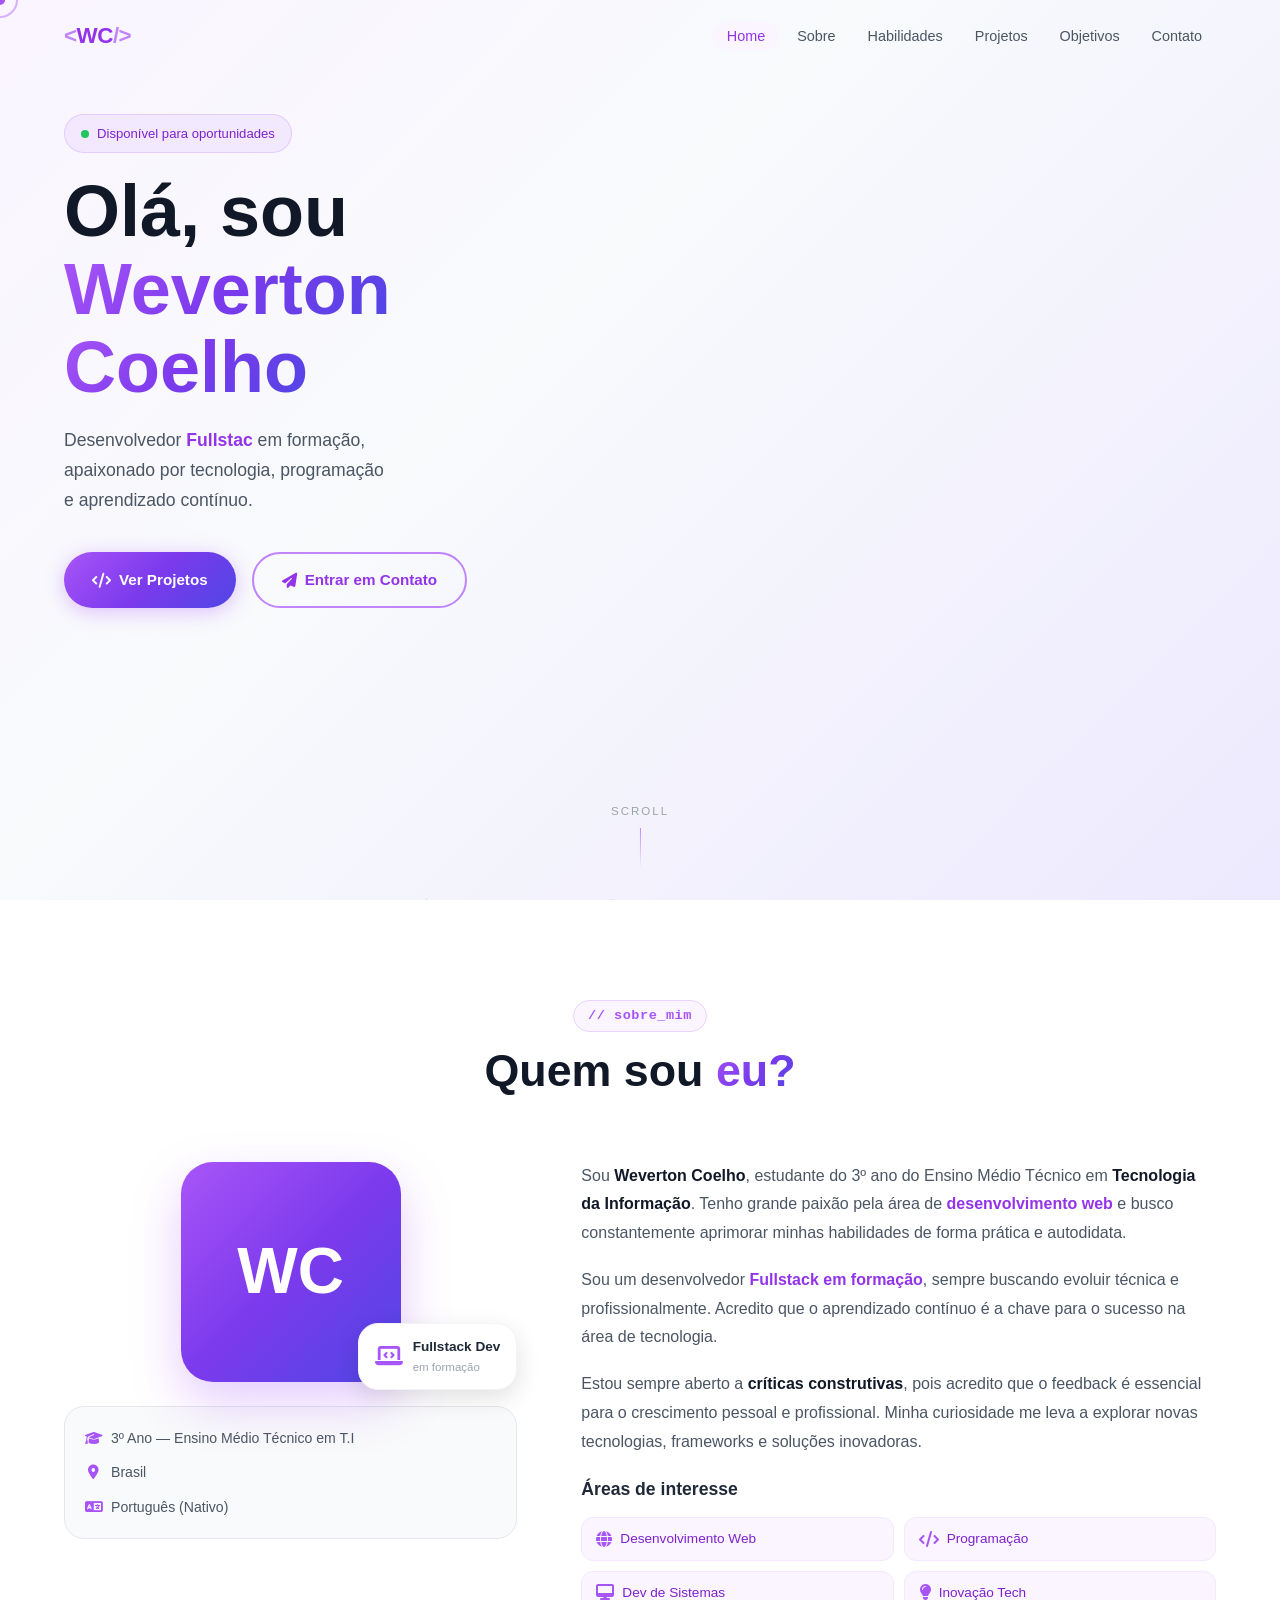
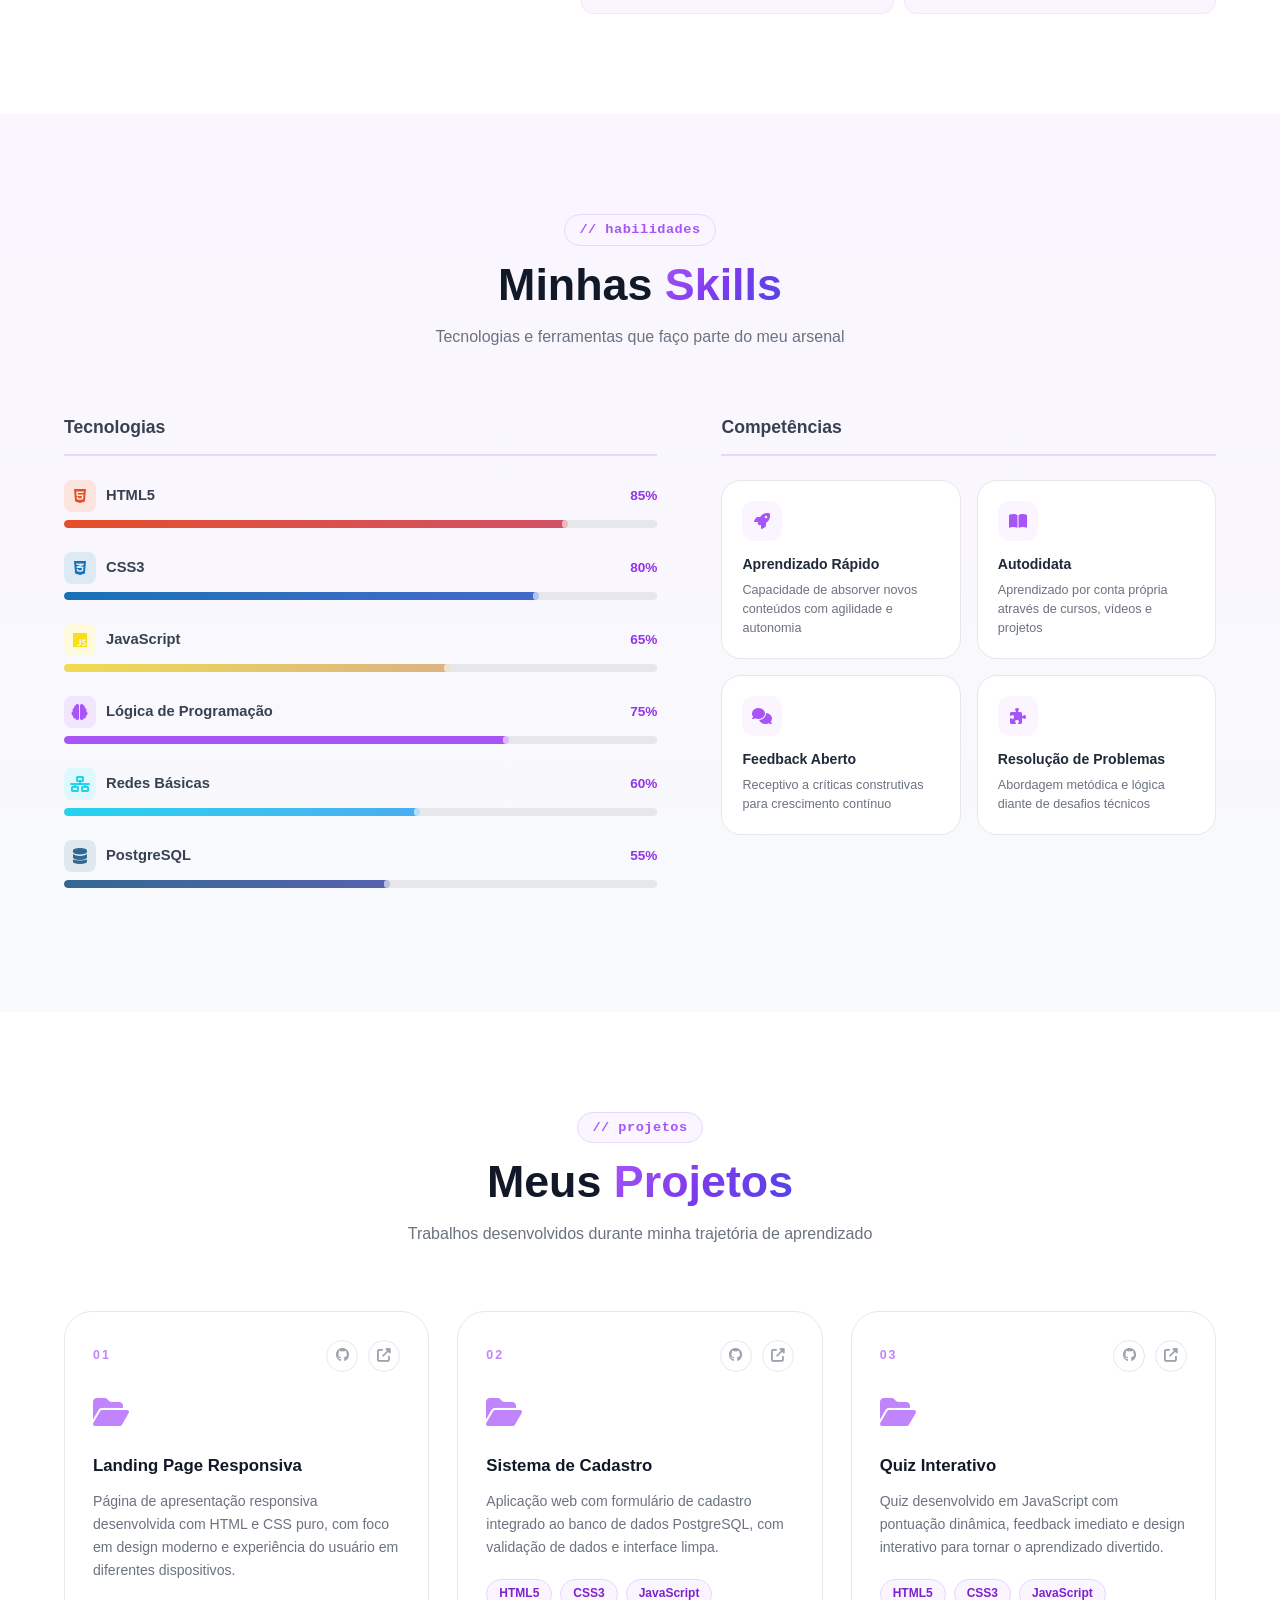
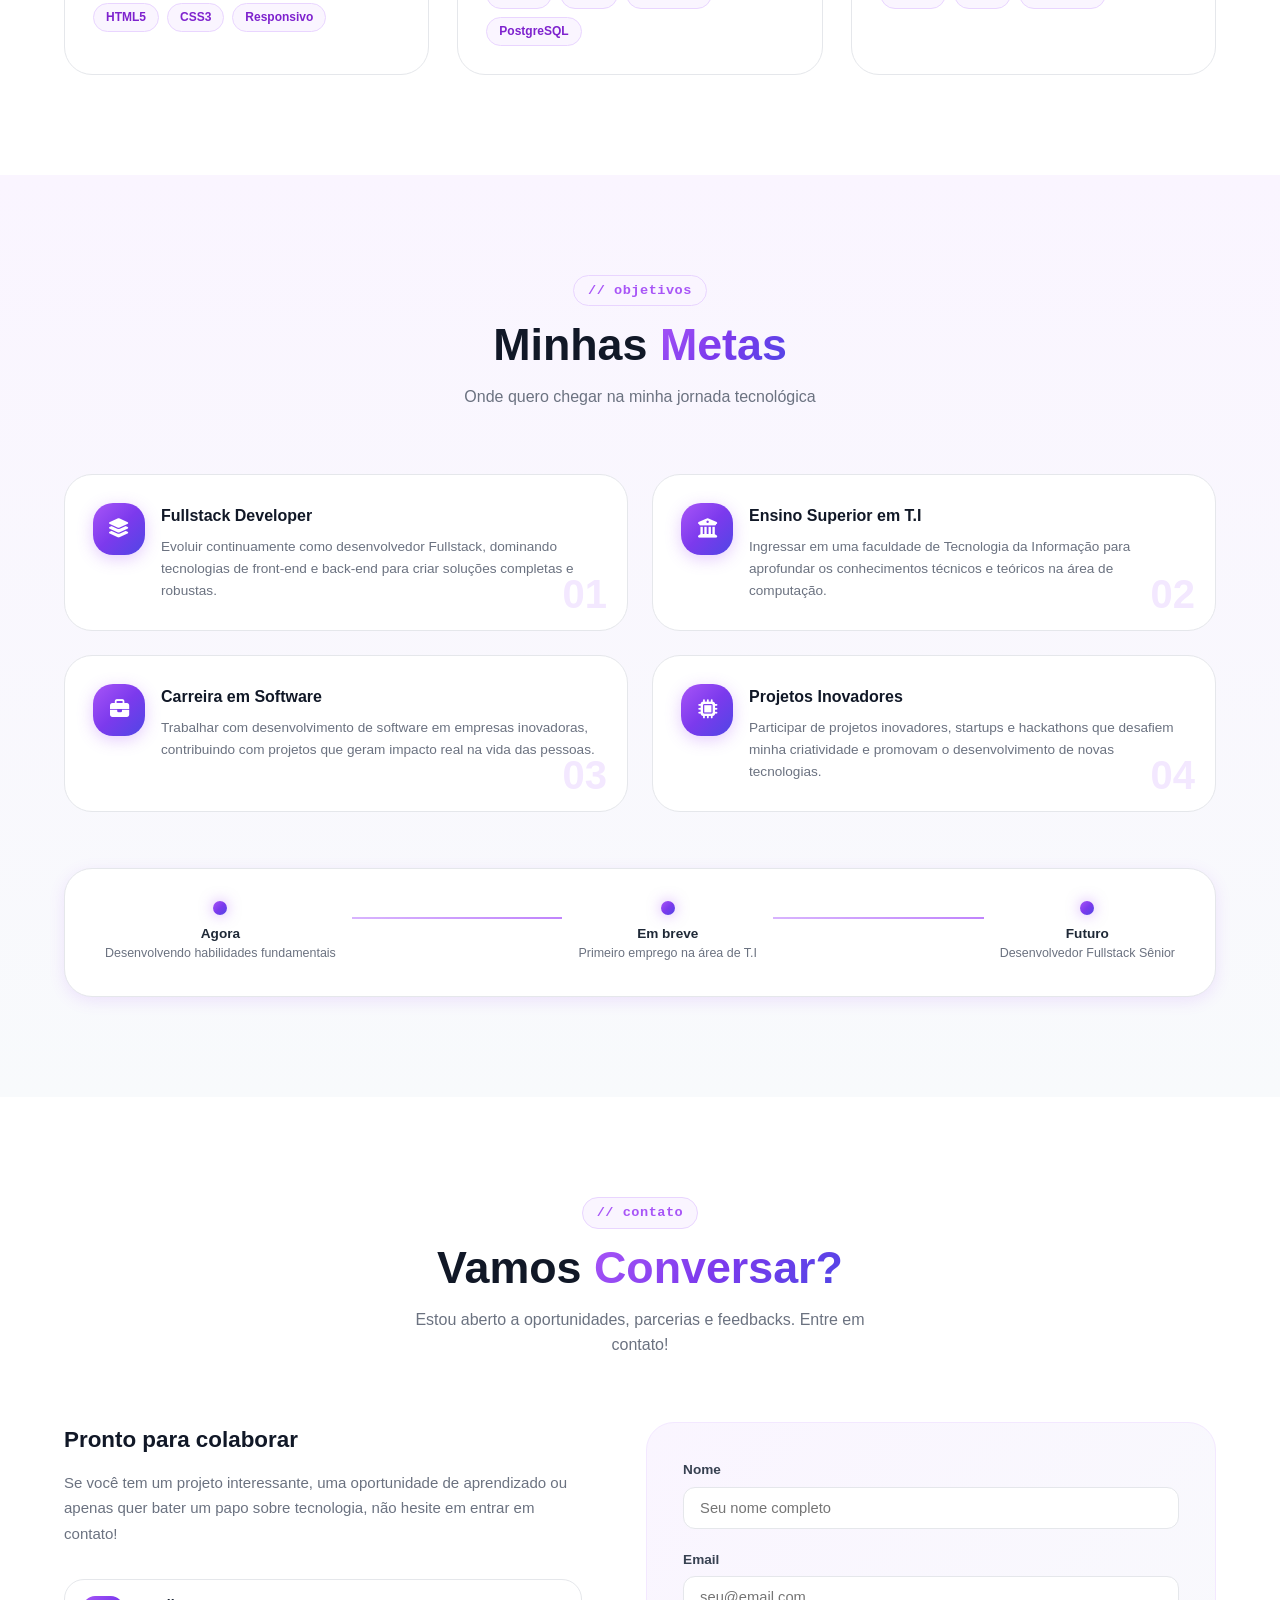
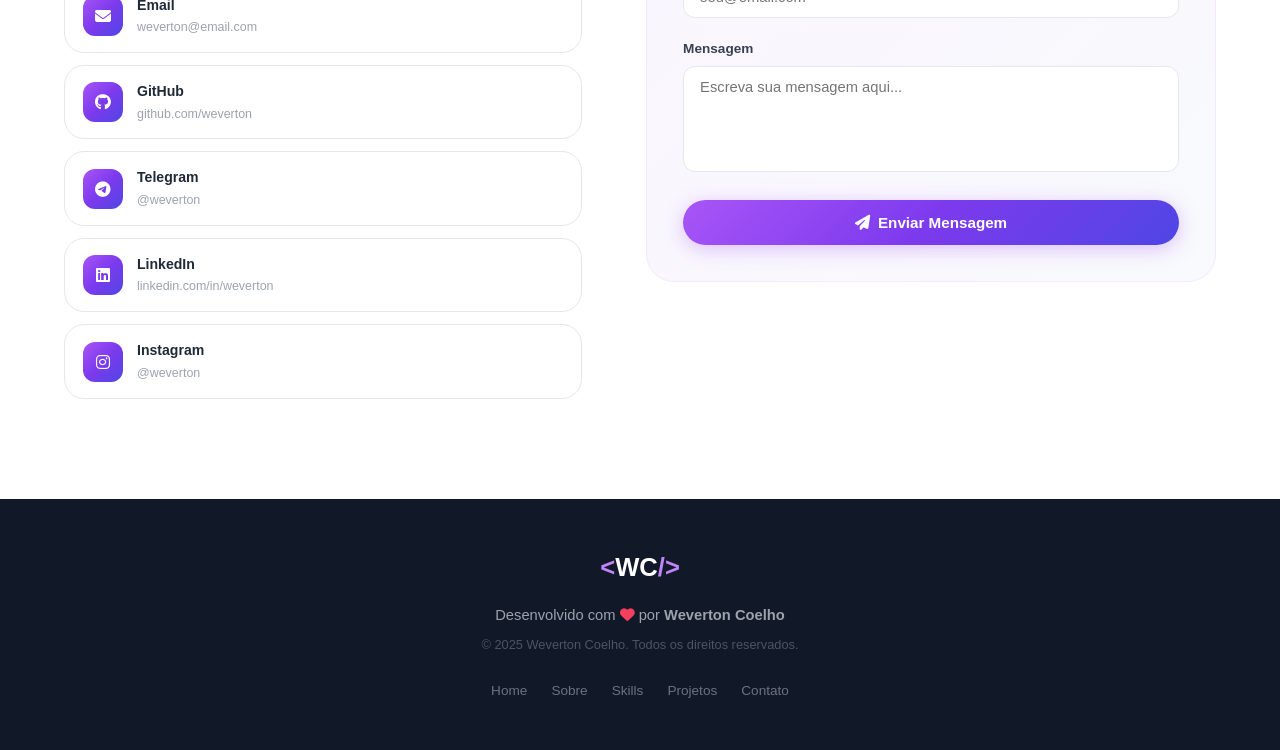
==== commit a7d20bdf: "retirando o arquivo main.js a pasta js" ====
--- a/index.html
+++ b/index.html
@@ -633,8 +633,9 @@
     </button>
 
     <!-- JS -->
-    <script src="js/main.js"></script>
+    <script src="main.js"></script>
 </body>
 
 
 </html>
+
